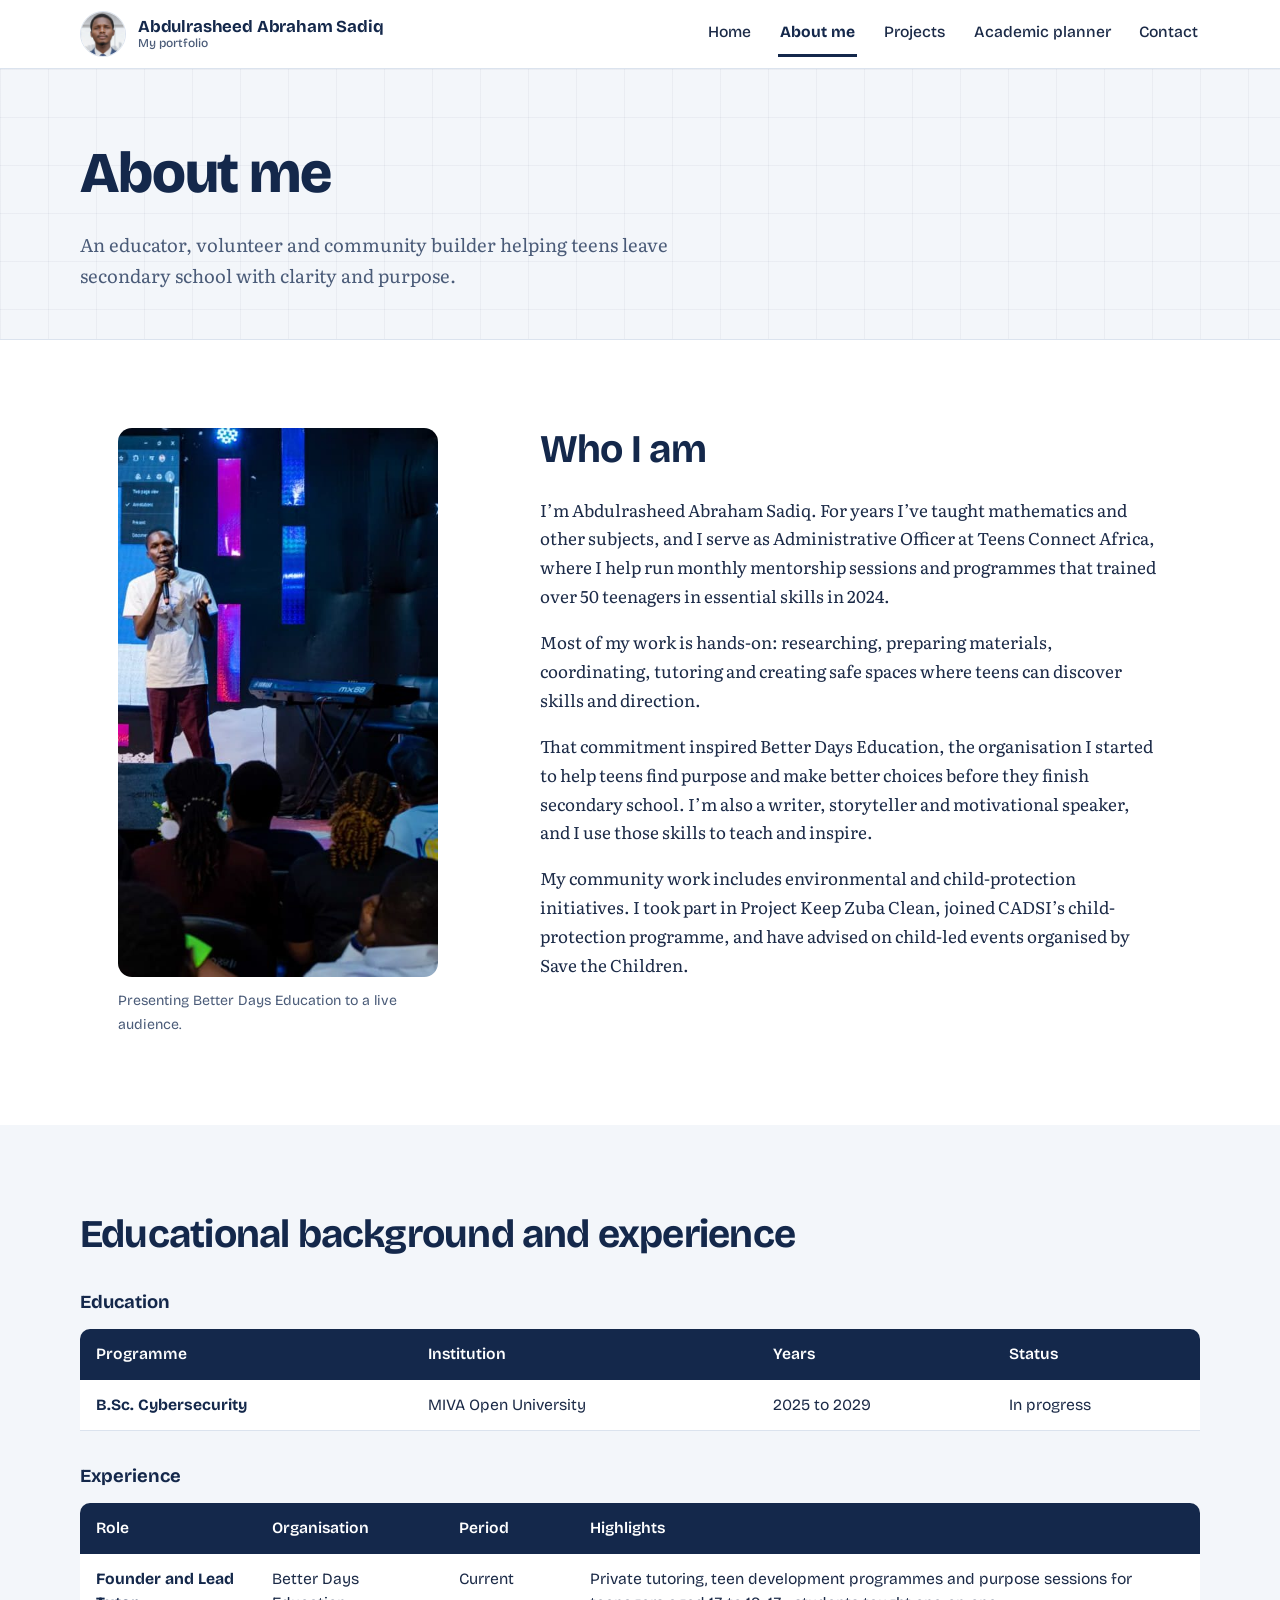
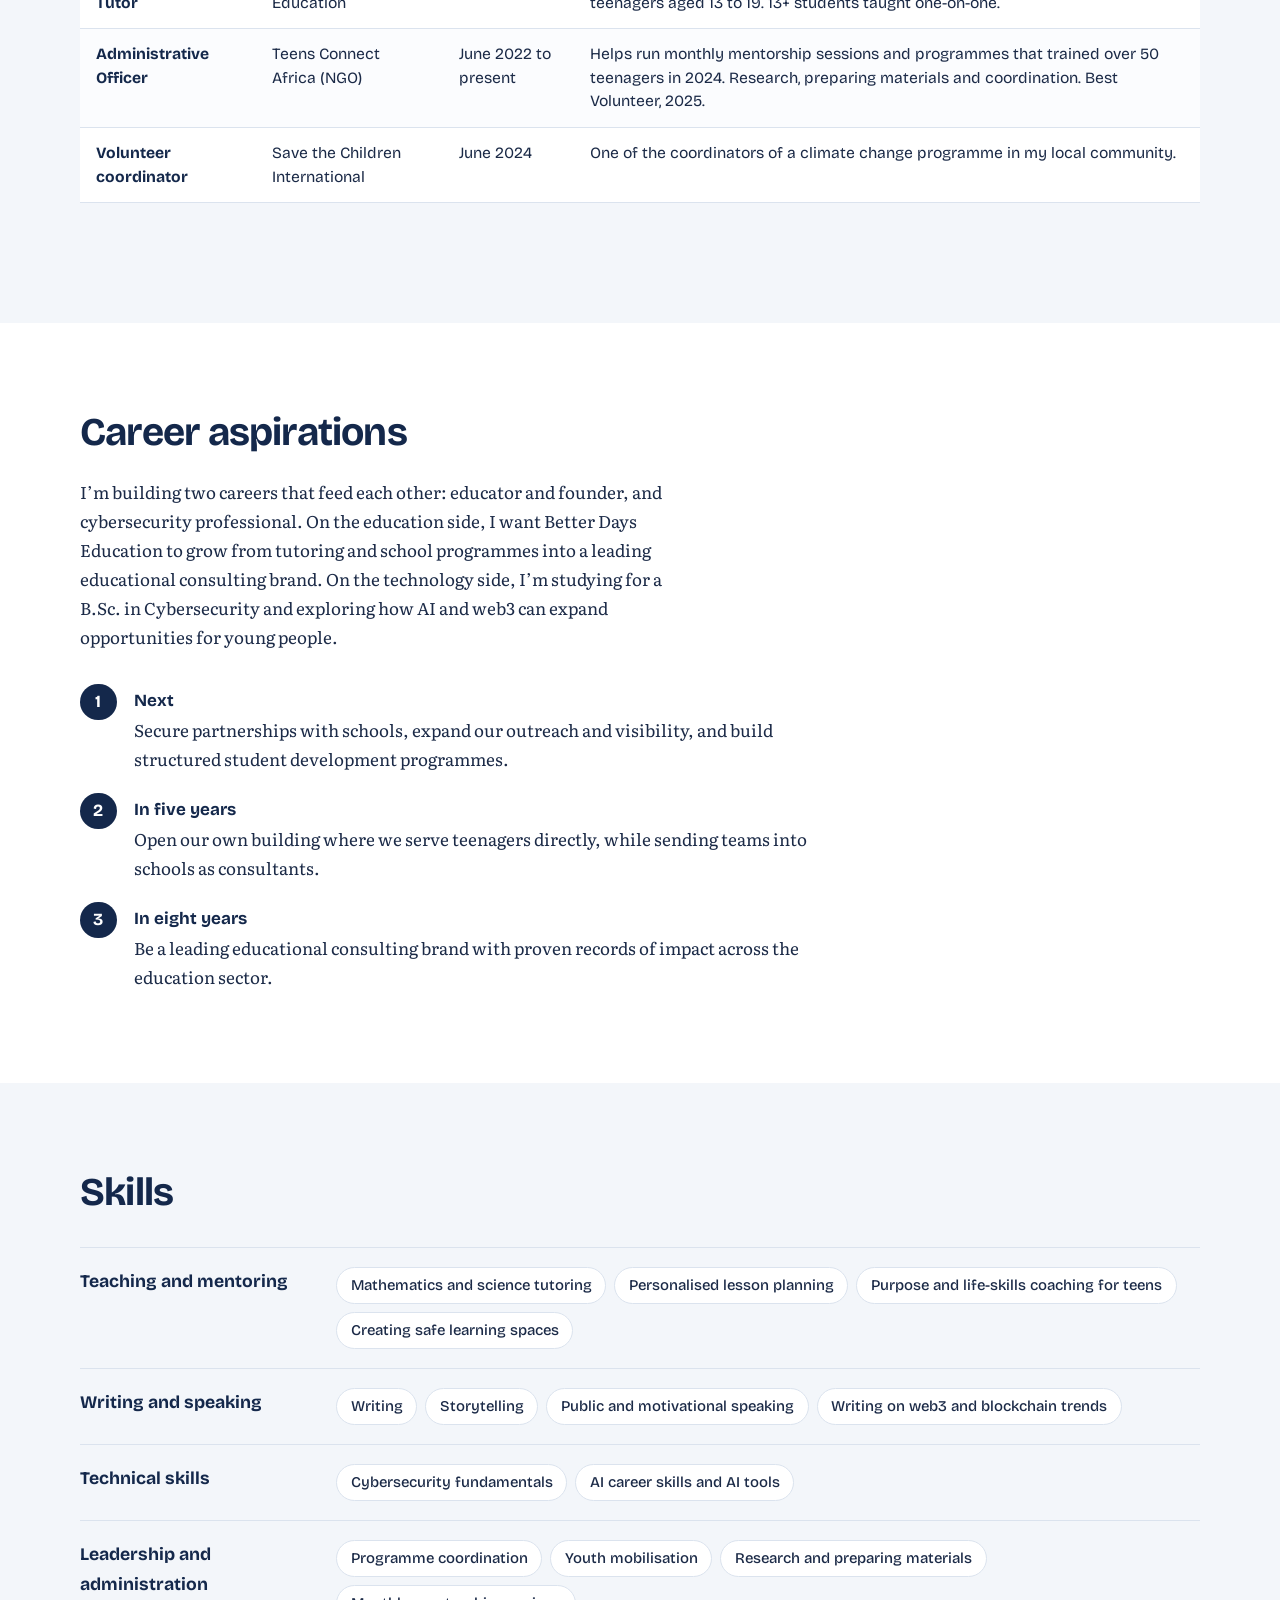
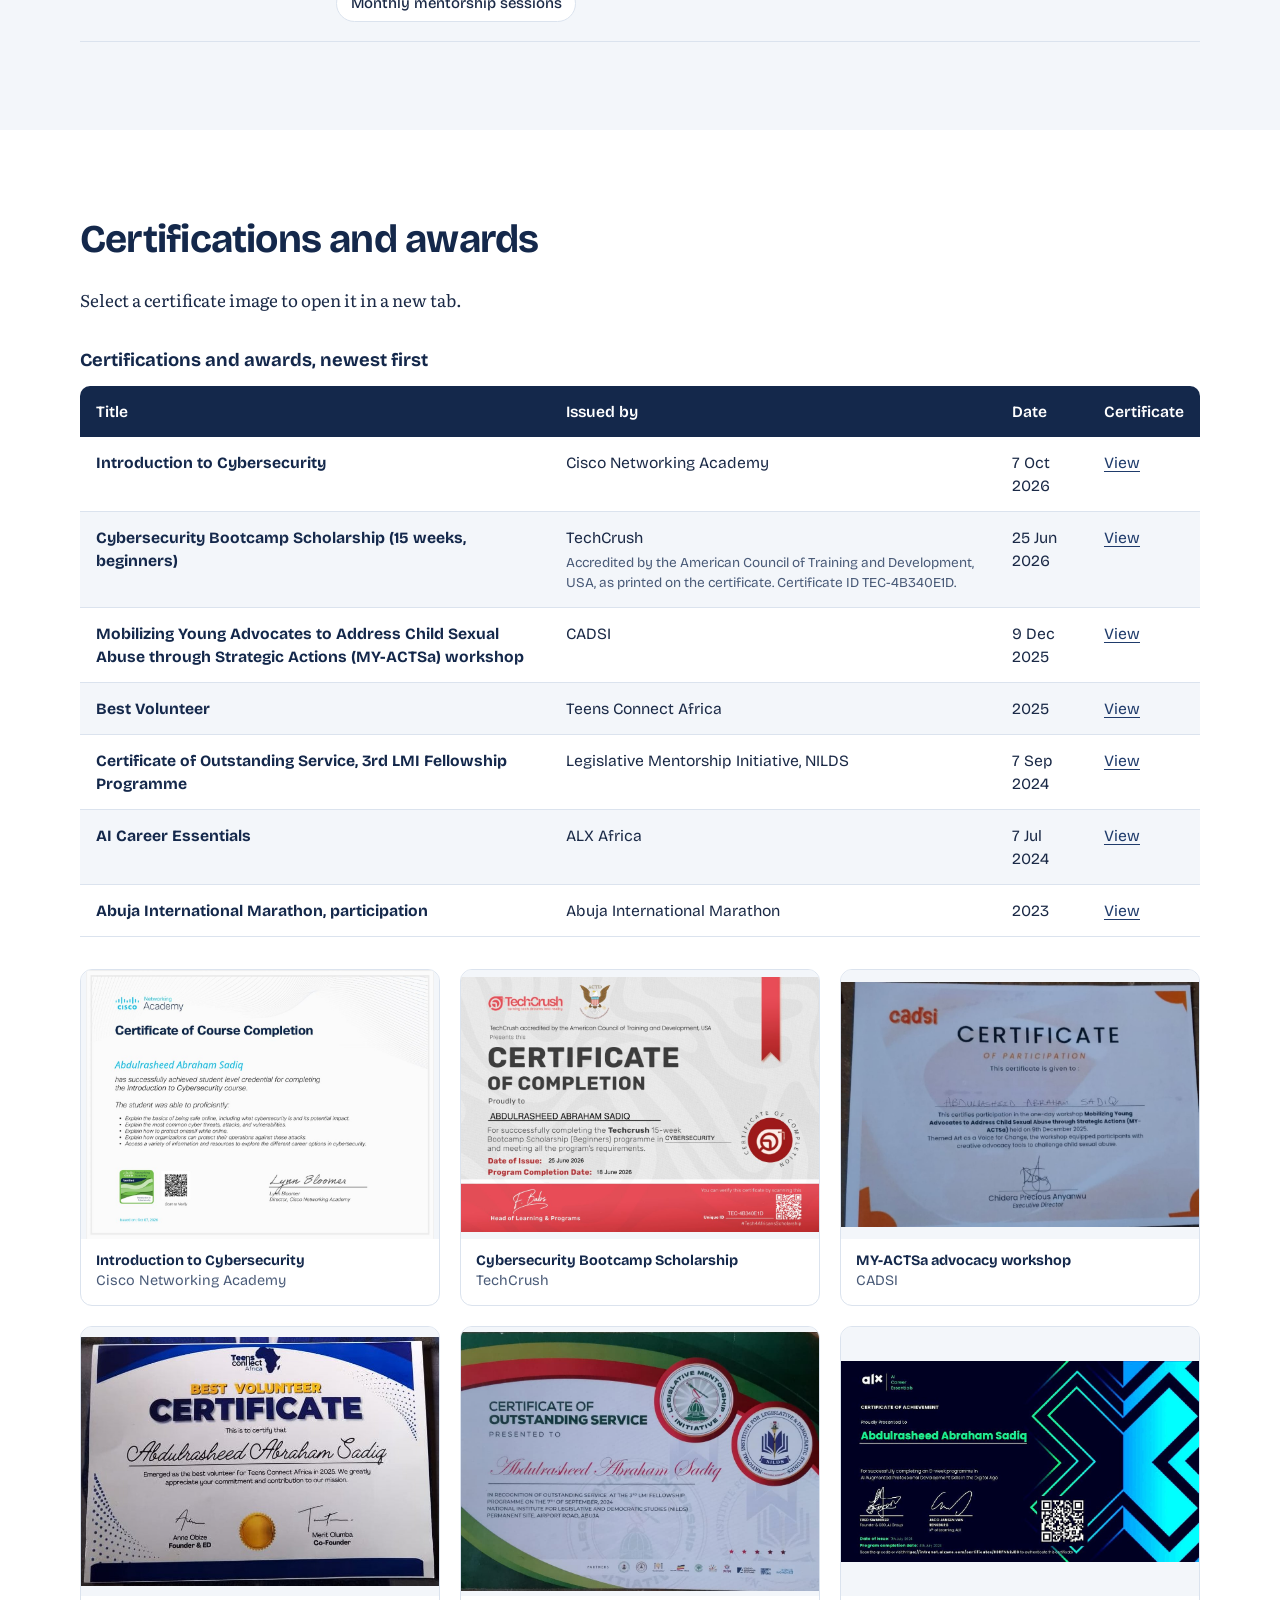
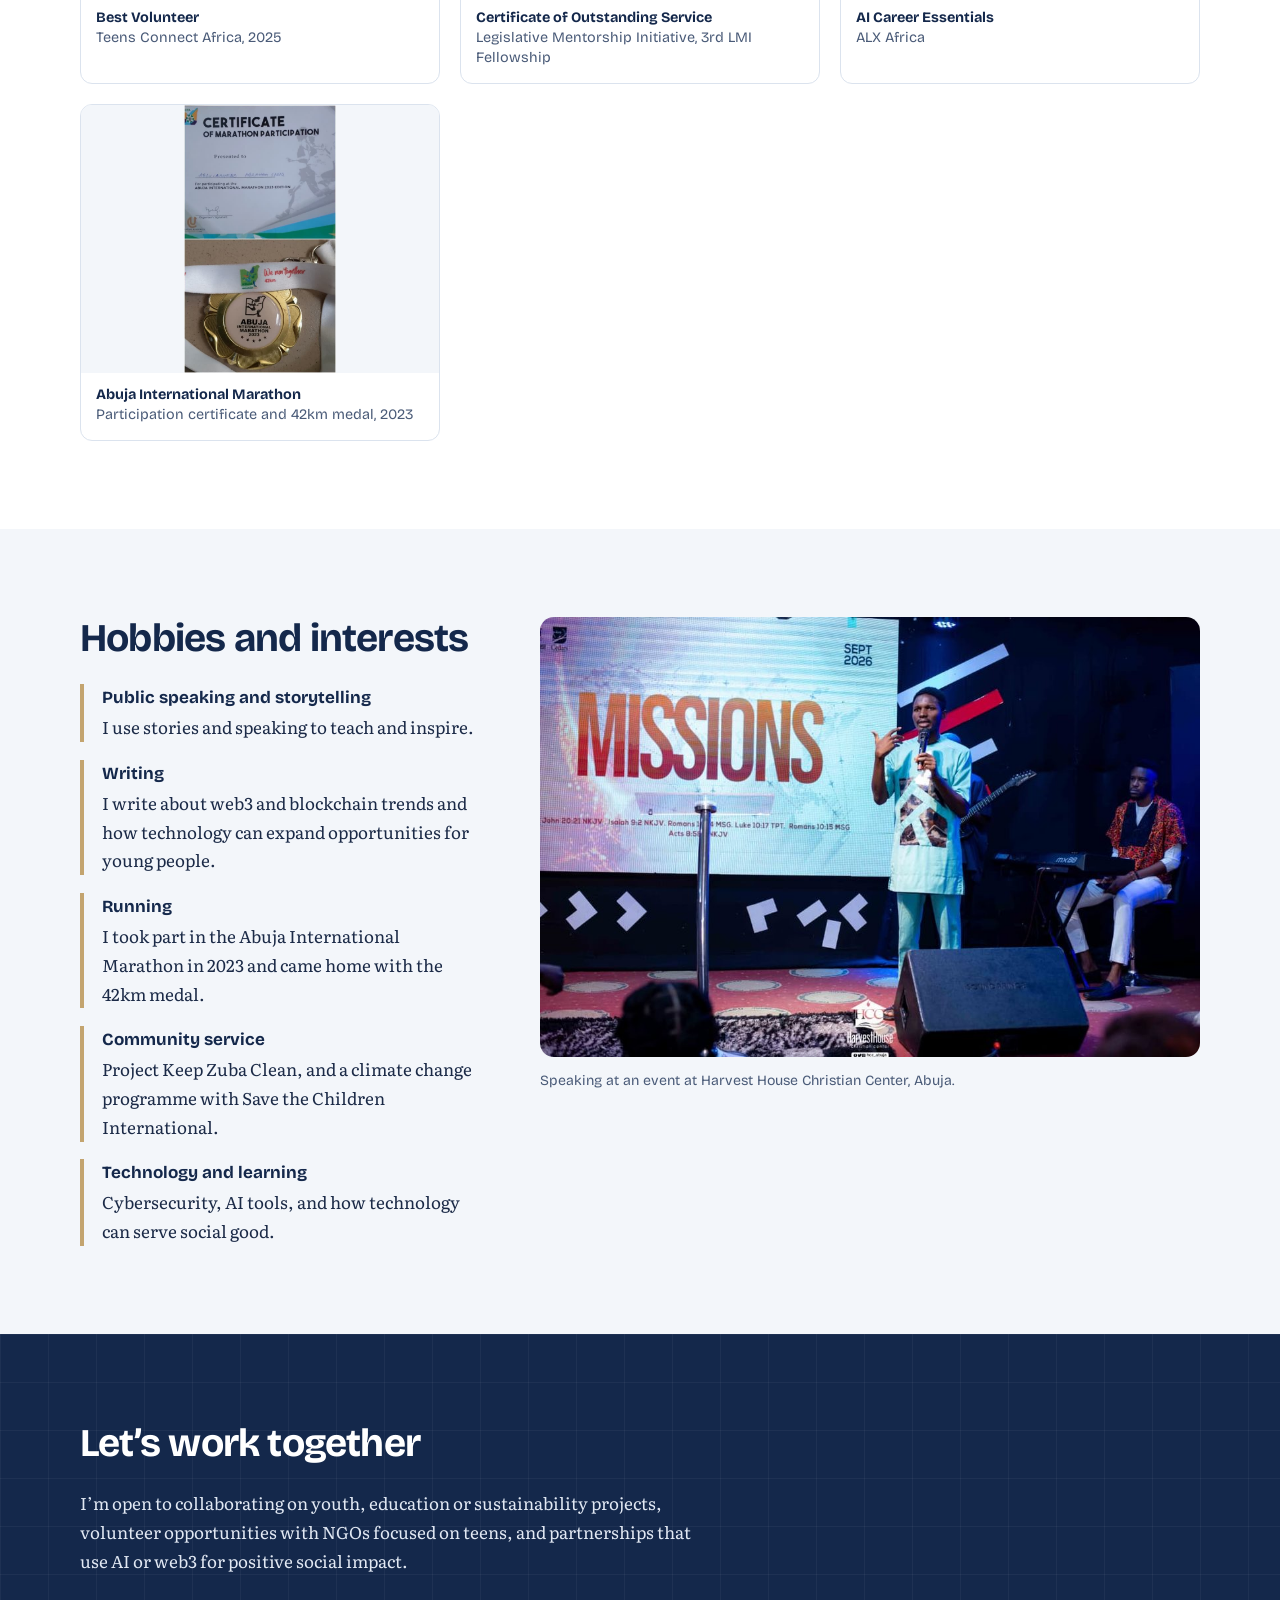
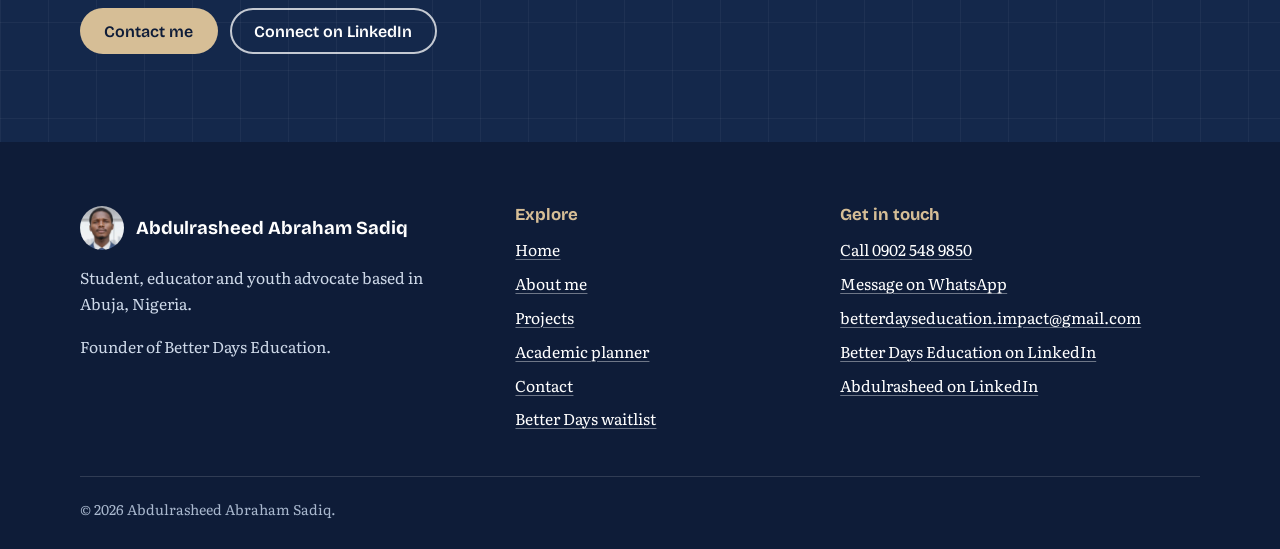
==== about.html @ d87b63cf "Initial commit - my awesome website" ====
<!doctype html>
<html lang="en">
<head>
  <meta charset="utf-8">
  <meta name="viewport" content="width=device-width, initial-scale=1">
  <title>About Abdulrasheed Abraham Sadiq | Student Portfolio</title>
  <meta name="description" content="Education, experience, skills, certifications and interests of Abdulrasheed Abraham Sadiq, educator, youth advocate and founder of Better Days Education.">
  <meta name="theme-color" content="#14284b">
  <meta property="og:title" content="About Abdulrasheed Abraham Sadiq | Student Portfolio">
  <meta property="og:description" content="Education, experience, skills, certifications and interests of Abdulrasheed Abraham Sadiq, educator, youth advocate and founder of Better Days Education.">
  <meta property="og:type" content="website">
  <link rel="icon" type="image/png" sizes="64x64" href="images/favicon-64.png">
  <link rel="apple-touch-icon" href="images/favicon.png">
  <link rel="preconnect" href="https://fonts.googleapis.com">
  <link rel="preconnect" href="https://fonts.gstatic.com" crossorigin>
  <link href="https://fonts.googleapis.com/css2?family=Bricolage+Grotesque:opsz,wght@12..96,400..800&amp;family=Literata:opsz,wght@7..72,400..700&amp;display=swap" rel="stylesheet">
  <link rel="stylesheet" href="css/style.css">
  <script>document.documentElement.classList.add('js');</script>
</head>
<body>
  <a class="skip-link" href="#main">Skip to content</a>

  <header class="site-header">
    <div class="container header-inner">
      <a class="brand" href="index.html" aria-label="Abdulrasheed Abraham Sadiq, home">
        <img src="images/avatar.jpg" alt="" width="46" height="46">
        <span class="brand-text">
          <span class="brand-name">Abdulrasheed Abraham Sadiq</span>
          <span class="brand-tag">My portfolio</span>
        </span>
      </a>
      <button class="menu-toggle" type="button" aria-expanded="false" aria-controls="site-nav" aria-label="Open menu"><span></span></button>
      <nav class="site-nav" id="site-nav" aria-label="Main">
        <ul>
          <li><a href="index.html">Home</a></li>
          <li><a href="about.html" aria-current="page">About me</a></li>
          <li><a href="projects.html">Projects</a></li>
          <li><a href="planner.html">Academic planner</a></li>
          <li><a href="contact.html">Contact</a></li>
        </ul>
      </nav>
    </div>
  </header>

  <main id="main">

    <section class="page-hero">
      <div class="container">
        <h1>About me</h1>
        <p>An educator, volunteer and community builder helping teens leave secondary school with clarity and purpose.</p>
      </div>
    </section>

    <section class="section" aria-labelledby="who-title">
      <div class="container split split--top">
        <figure class="photo" style="max-width: 20rem; justify-self: center;">
          <img src="images/speaking-better-days.jpg" width="480" height="824"
               alt="Abdulrasheed speaking into a microphone on stage in front of an audience, with a Better Days Education slide on the screen behind him.">
          <figcaption>Presenting Better Days Education to a live audience.</figcaption>
        </figure>
        <div>
          <h2 id="who-title">Who I am</h2>
          <p>I’m Abdulrasheed Abraham Sadiq. For years I’ve taught mathematics and other subjects, and I serve as Administrative Officer at Teens Connect Africa, where I help run monthly mentorship sessions and programmes that trained over 50 teenagers in essential skills in 2024.</p>
          <p>Most of my work is hands-on: researching, preparing materials, coordinating, tutoring and creating safe spaces where teens can discover skills and direction.</p>
          <p>That commitment inspired Better Days Education, the organisation I started to help teens find purpose and make better choices before they finish secondary school. I’m also a writer, storyteller and motivational speaker, and I use those skills to teach and inspire.</p>
          <p>My community work includes environmental and child-protection initiatives. I took part in Project Keep Zuba Clean, joined CADSI’s child-protection programme, and have advised on child-led events organised by Save the Children.</p>
        </div>
      </div>
    </section>

    <section class="section section--paper" id="education" aria-labelledby="edu-title">
      <div class="container">
        <div class="section-head">
          <h2 id="edu-title">Educational background and experience</h2>
        </div>
        <div class="table-wrap">
          <table class="table--stack">
            <caption>Education</caption>
            <thead>
              <tr><th scope="col">Programme</th><th scope="col">Institution</th><th scope="col">Years</th><th scope="col">Status</th></tr>
            </thead>
            <tbody>
              <tr>
                <th scope="row">B.Sc. Cybersecurity</th>
                <td data-label="Institution">MIVA Open University</td>
                <td data-label="Years">2025 to 2029</td>
                <td data-label="Status">In progress</td>
              </tr>
            </tbody>
          </table>
        </div>
        <div class="table-wrap" id="experience">
          <table class="table--stack">
            <caption>Experience</caption>
            <thead>
              <tr><th scope="col">Role</th><th scope="col">Organisation</th><th scope="col">Period</th><th scope="col">Highlights</th></tr>
            </thead>
            <tbody>
              <tr>
                <th scope="row">Founder and Lead Tutor</th>
                <td data-label="Organisation">Better Days Education</td>
                <td data-label="Period">Current</td>
                <td data-label="Highlights">Private tutoring, teen development programmes and purpose sessions for teenagers aged 13 to 19. 13+ students taught one-on-one.</td>
              </tr>
              <tr>
                <th scope="row">Administrative Officer</th>
                <td data-label="Organisation">Teens Connect Africa (NGO)</td>
                <td data-label="Period">June 2022 to present</td>
                <td data-label="Highlights">Helps run monthly mentorship sessions and programmes that trained over 50 teenagers in 2024. Research, preparing materials and coordination. Best Volunteer, 2025.</td>
              </tr>
              <tr>
                <th scope="row">Volunteer coordinator</th>
                <td data-label="Organisation">Save the Children International</td>
                <td data-label="Period">June 2024</td>
                <td data-label="Highlights">One of the coordinators of a climate change programme in my local community.</td>
              </tr>
            </tbody>
          </table>
        </div>
      </div>
    </section>

    <section class="section" id="aspirations" aria-labelledby="goals-title">
      <div class="container">
        <div class="section-head">
          <h2 id="goals-title">Career aspirations</h2>
          <p>I’m building two careers that feed each other: educator and founder, and cybersecurity professional. On the education side, I want Better Days Education to grow from tutoring and school programmes into a leading educational consulting brand. On the technology side, I’m studying for a B.Sc. in Cybersecurity and exploring how AI and web3 can expand opportunities for young people.</p>
        </div>
        <ol class="plan">
          <li><strong>Next</strong>Secure partnerships with schools, expand our outreach and visibility, and build structured student development programmes.</li>
          <li><strong>In five years</strong>Open our own building where we serve teenagers directly, while sending teams into schools as consultants.</li>
          <li><strong>In eight years</strong>Be a leading educational consulting brand with proven records of impact across the education sector.</li>
        </ol>
      </div>
    </section>

    <section class="section section--paper" id="skills" aria-labelledby="skills-title">
      <div class="container">
        <div class="section-head">
          <h2 id="skills-title">Skills</h2>
        </div>
        <dl class="skills">
          <div>
            <dt>Teaching and mentoring</dt>
            <dd><ul class="chips">
              <li>Mathematics and science tutoring</li>
              <li>Personalised lesson planning</li>
              <li>Purpose and life-skills coaching for teens</li>
              <li>Creating safe learning spaces</li>
            </ul></dd>
          </div>
          <div>
            <dt>Writing and speaking</dt>
            <dd><ul class="chips">
              <li>Writing</li>
              <li>Storytelling</li>
              <li>Public and motivational speaking</li>
              <li>Writing on web3 and blockchain trends</li>
            </ul></dd>
          </div>
          <div>
            <dt>Technical skills</dt>
            <dd><ul class="chips">
              <li>Cybersecurity fundamentals</li>
              <li>AI career skills and AI tools</li>
            </ul></dd>
          </div>
          <div>
            <dt>Leadership and administration</dt>
            <dd><ul class="chips">
              <li>Programme coordination</li>
              <li>Youth mobilisation</li>
              <li>Research and preparing materials</li>
              <li>Monthly mentorship sessions</li>
            </ul></dd>
          </div>
        </dl>
      </div>
    </section>

    <section class="section" id="certificates" aria-labelledby="certs-title">
      <div class="container">
        <div class="section-head">
          <h2 id="certs-title">Certifications and awards</h2>
          <p>Select a certificate image to open it in a new tab.</p>
        </div>
        <div class="table-wrap">
          <table class="table--stack">
            <caption>Certifications and awards, newest first</caption>
            <thead>
              <tr><th scope="col">Title</th><th scope="col">Issued by</th><th scope="col">Date</th><th scope="col">Certificate</th></tr>
            </thead>
            <tbody>
              <tr>
                <th scope="row">Introduction to Cybersecurity</th>
                <td data-label="Issued by">Cisco Networking Academy</td>
                <td data-label="Date">7 Oct 2026</td>
                <td data-label="Certificate"><a href="images/cert-cisco-intro-cybersecurity.jpg" target="_blank" rel="noopener noreferrer">View</a></td>
              </tr>
              <tr>
                <th scope="row">Cybersecurity Bootcamp Scholarship (15 weeks, beginners)</th>
                <td data-label="Issued by">TechCrush<small>Accredited by the American Council of Training and Development, USA, as printed on the certificate. Certificate ID TEC-4B340E1D.</small></td>
                <td data-label="Date">25 Jun 2026</td>
                <td data-label="Certificate"><a href="images/cert-techcrush-cybersecurity.jpg" target="_blank" rel="noopener noreferrer">View</a></td>
              </tr>
              <tr>
                <th scope="row">Mobilizing Young Advocates to Address Child Sexual Abuse through Strategic Actions (MY-ACTSa) workshop</th>
                <td data-label="Issued by">CADSI</td>
                <td data-label="Date">9 Dec 2025</td>
                <td data-label="Certificate"><a href="images/cert-cadsi-workshop.jpg" target="_blank" rel="noopener noreferrer">View</a></td>
              </tr>
              <tr>
                <th scope="row">Best Volunteer</th>
                <td data-label="Issued by">Teens Connect Africa</td>
                <td data-label="Date">2025</td>
                <td data-label="Certificate"><a href="images/cert-best-volunteer.jpg" target="_blank" rel="noopener noreferrer">View</a></td>
              </tr>
              <tr>
                <th scope="row">Certificate of Outstanding Service, 3rd LMI Fellowship Programme</th>
                <td data-label="Issued by">Legislative Mentorship Initiative, NILDS</td>
                <td data-label="Date">7 Sep 2024</td>
                <td data-label="Certificate"><a href="images/cert-legislative-mentorship.jpg" target="_blank" rel="noopener noreferrer">View</a></td>
              </tr>
              <tr>
                <th scope="row">AI Career Essentials</th>
                <td data-label="Issued by">ALX Africa</td>
                <td data-label="Date">7 Jul 2024</td>
                <td data-label="Certificate"><a href="images/cert-alx-ai-career-essentials.jpg" target="_blank" rel="noopener noreferrer">View</a></td>
              </tr>
              <tr>
                <th scope="row">Abuja International Marathon, participation</th>
                <td data-label="Issued by">Abuja International Marathon</td>
                <td data-label="Date">2023</td>
                <td data-label="Certificate"><a href="images/cert-abuja-marathon-2023.jpg" target="_blank" rel="noopener noreferrer">View</a></td>
              </tr>
            </tbody>
          </table>
        </div>
        <ul class="cert-grid">
          <li>
            <figure>
              <a href="images/cert-cisco-intro-cybersecurity.jpg" target="_blank" rel="noopener noreferrer" aria-label="Open the Introduction to Cybersecurity certificate in a new tab"><img src="images/cert-cisco-intro-cybersecurity.jpg" width="1100" height="850" loading="lazy" alt="Cisco Networking Academy certificate of course completion for Introduction to Cybersecurity, issued 7 October 2026."></a>
              <figcaption><strong>Introduction to Cybersecurity</strong>Cisco Networking Academy</figcaption>
            </figure>
          </li>
          <li>
            <figure>
              <a href="images/cert-techcrush-cybersecurity.jpg" target="_blank" rel="noopener noreferrer" aria-label="Open the Cybersecurity Bootcamp Scholarship certificate in a new tab"><img src="images/cert-techcrush-cybersecurity.jpg" width="1074" height="766" loading="lazy" alt="TechCrush certificate of completion for the 15-week Cybersecurity Bootcamp Scholarship, issued 25 June 2026."></a>
              <figcaption><strong>Cybersecurity Bootcamp Scholarship</strong>TechCrush</figcaption>
            </figure>
          </li>
          <li>
            <figure>
              <a href="images/cert-cadsi-workshop.jpg" target="_blank" rel="noopener noreferrer" aria-label="Open the MY-ACTSa advocacy workshop certificate in a new tab"><img src="images/cert-cadsi-workshop.jpg" width="1100" height="755" loading="lazy" alt="CADSI certificate of participation for the one-day MY-ACTSa child-protection advocacy workshop held on 9 December 2025."></a>
              <figcaption><strong>MY-ACTSa advocacy workshop</strong>CADSI</figcaption>
            </figure>
          </li>
          <li>
            <figure>
              <a href="images/cert-best-volunteer.jpg" target="_blank" rel="noopener noreferrer" aria-label="Open the Best Volunteer certificate in a new tab"><img src="images/cert-best-volunteer.jpg" width="685" height="475" loading="lazy" alt="Teens Connect Africa Best Volunteer certificate awarded to Abdulrasheed Abraham Sadiq for 2025."></a>
              <figcaption><strong>Best Volunteer</strong>Teens Connect Africa, 2025</figcaption>
            </figure>
          </li>
          <li>
            <figure>
              <a href="images/cert-legislative-mentorship.jpg" target="_blank" rel="noopener noreferrer" aria-label="Open the Certificate of Outstanding Service certificate in a new tab"><img src="images/cert-legislative-mentorship.jpg" width="1080" height="782" loading="lazy" alt="Certificate of Outstanding Service from the Legislative Mentorship Initiative and NILDS for the 3rd LMI Fellowship Programme, 7 September 2024."></a>
              <figcaption><strong>Certificate of Outstanding Service</strong>Legislative Mentorship Initiative, 3rd LMI Fellowship</figcaption>
            </figure>
          </li>
          <li>
            <figure>
              <a href="images/cert-alx-ai-career-essentials.jpg" target="_blank" rel="noopener noreferrer" aria-label="Open the AI Career Essentials certificate in a new tab"><img src="images/cert-alx-ai-career-essentials.jpg" width="1100" height="619" loading="lazy" alt="ALX AI Career Essentials certificate of achievement issued 7 July 2024."></a>
              <figcaption><strong>AI Career Essentials</strong>ALX Africa</figcaption>
            </figure>
          </li>
          <li>
            <figure>
              <a href="images/cert-abuja-marathon-2023.jpg" target="_blank" rel="noopener noreferrer" aria-label="Open the Abuja International Marathon certificate in a new tab"><img src="images/cert-abuja-marathon-2023.jpg" width="540" height="960" loading="lazy" alt="Abuja International Marathon 2023 participation certificate above a 42km finisher medal on a white ribbon."></a>
              <figcaption><strong>Abuja International Marathon</strong>Participation certificate and 42km medal, 2023</figcaption>
            </figure>
          </li>
        </ul>
      </div>
    </section>

    <section class="section section--paper" id="interests" aria-labelledby="interests-title">
      <div class="container split split--top">
        <div>
          <h2 id="interests-title">Hobbies and interests</h2>
          <ul class="interest-list">
            <li><strong>Public speaking and storytelling</strong>I use stories and speaking to teach and inspire.</li>
            <li><strong>Writing</strong>I write about web3 and blockchain trends and how technology can expand opportunities for young people.</li>
            <li><strong>Running</strong>I took part in the Abuja International Marathon in 2023 and came home with the 42km medal.</li>
            <li><strong>Community service</strong>Project Keep Zuba Clean, and a climate change programme with Save the Children International.</li>
            <li><strong>Technology and learning</strong>Cybersecurity, AI tools, and how technology can serve social good.</li>
          </ul>
        </div>
        <figure class="photo">
          <img src="images/speaking-stage.jpg" width="1000" height="667" loading="lazy"
               alt="Abdulrasheed holding a microphone and speaking on a stage at Harvest House Christian Center, with a keyboard player seated behind him.">
          <figcaption>Speaking at an event at Harvest House Christian Center, Abuja.</figcaption>
        </figure>
      </div>
    </section>

    <section class="section section--navy" aria-labelledby="collab-title">
      <div class="container">
        <div class="section-head">
          <h2 id="collab-title">Let’s work together</h2>
          <p>I’m open to collaborating on youth, education or sustainability projects, volunteer opportunities with NGOs focused on teens, and partnerships that use AI or web3 for positive social impact.</p>
        </div>
        <div class="btn-row">
          <a class="btn btn--tan" href="contact.html">Contact me</a>
          <a class="btn btn--ghost-light" href="https://www.linkedin.com/in/abraham-a-sadiq-4021592b7" target="_blank" rel="noopener noreferrer">Connect on LinkedIn</a>
        </div>
      </div>
    </section>

  </main>

  <footer class="site-footer">
    <div class="container">
      <div class="footer-grid">
        <div>
          <p class="footer-brand"><img src="images/avatar.jpg" alt="" width="44" height="44" loading="lazy"><span>Abdulrasheed Abraham Sadiq</span></p>
          <p>Student, educator and youth advocate based in Abuja, Nigeria.</p>
          <p>Founder of Better Days Education.</p>
        </div>
        <div>
          <h2>Explore</h2>
          <ul>
          <li><a href="index.html">Home</a></li>
          <li><a href="about.html">About me</a></li>
          <li><a href="projects.html">Projects</a></li>
          <li><a href="planner.html">Academic planner</a></li>
          <li><a href="contact.html">Contact</a></li>
          <li><a href="https://forms.gle/La4rFSnzmkoXGGqj7" target="_blank" rel="noopener noreferrer">Better Days waitlist</a></li>
          </ul>
        </div>
        <div>
          <h2>Get in touch</h2>
          <ul>
            <li><a href="tel:+2349025489850">Call 0902 548 9850</a></li>
            <li><a href="https://wa.me/2349025489850?text=Hello%20Better%20Days%20Education%2C%20I%27d%20like%20to%20make%20an%20enquiry." target="_blank" rel="noopener noreferrer">Message on WhatsApp</a></li>
            <li><a href="mailto:betterdayseducation.impact@gmail.com">betterdayseducation.impact@gmail.com</a></li>
            <li><a href="https://www.linkedin.com/company/better-days-education/" target="_blank" rel="noopener noreferrer">Better Days Education on LinkedIn</a></li>
            <li><a href="https://www.linkedin.com/in/abraham-a-sadiq-4021592b7" target="_blank" rel="noopener noreferrer">Abdulrasheed on LinkedIn</a></li>
          </ul>
        </div>
      </div>
      <div class="footer-bottom">
        <p>&copy; <span id="year">2026</span> Abdulrasheed Abraham Sadiq.</p>
      </div>
    </div>
  </footer>

  <script src="js/main.js"></script>
</body>
</html>
---- css/style.css ----
/* ==========================================================================
   Better Days Education - shared stylesheet (used by every page)
   Colours come from the Better Days logo: navy lettering, slate-blue school
   building and tan wings. Headings use Bricolage Grotesque, reading text uses
   Literata. If Google Fonts cannot load, the fallbacks below take over.
   ========================================================================== */

/* 1. Design tokens ------------------------------------------------------- */
:root {
  --navy-900: #0e1c38;
  --navy-800: #14284b;
  --navy-700: #1f3b6b;
  --slate-500: #6f86a8;
  --slate-300: #b9c6da;
  --slate-200: #dbe3ee;
  --paper: #f3f6fa;
  --white: #ffffff;
  --tan-400: #d6be96;
  --tan-500: #c3a46f;
  --tan-700: #8a6a35;
  --ink: #1b2a47;
  --muted: #4a5b78;
  --success: #1d7a52;
  --danger: #b3261e;
  --focus: #2b63d9;

  --font-display: "Bricolage Grotesque", "Poppins", system-ui, -apple-system, "Segoe UI", sans-serif;
  --font-body: "Literata", "Lora", Georgia, "Times New Roman", serif;

  --gutter: clamp(1rem, 4vw, 2rem);
  --maxw: 70rem;
  --radius: 14px;
  --header-h: 4.25rem;
}

/* 2. Base ---------------------------------------------------------------- */
*,
*::before,
*::after { box-sizing: border-box; }

html {
  scroll-behavior: smooth;
  -webkit-text-size-adjust: 100%;
  scroll-padding-top: calc(var(--header-h) + 1rem);
}

body {
  margin: 0;
  font-family: var(--font-body);
  font-size: 1.0625rem;
  line-height: 1.7;
  color: var(--ink);
  background: var(--white);
}

img,
video { display: block; max-width: 100%; height: auto; }

h1, h2, h3 {
  font-family: var(--font-display);
  color: var(--navy-800);
  line-height: 1.12;
  letter-spacing: -0.02em;
  margin: 0 0 0.6em;
  text-wrap: balance;
}
h1 { font-size: clamp(2.2rem, 4.6vw + 0.8rem, 3.6rem); font-weight: 800; }
h2 { font-size: clamp(1.65rem, 2.2vw + 1rem, 2.45rem); font-weight: 700; }
h3 { font-size: 1.25rem; font-weight: 700; letter-spacing: -0.01em; }

p { margin: 0 0 1em; max-width: 62ch; }
ul, ol { margin: 0 0 1em; padding-left: 1.25rem; }
li + li { margin-top: 0.35em; }

a {
  color: var(--navy-700);
  text-decoration-thickness: 0.08em;
  text-underline-offset: 0.18em;
  transition: color 0.2s ease;
}
a:hover { color: var(--tan-700); }

:focus-visible {
  outline: 3px solid var(--focus);
  outline-offset: 3px;
  border-radius: 4px;
}

.hero :focus-visible,
.section--navy :focus-visible,
.site-footer :focus-visible { outline-color: var(--tan-400); }

.visually-hidden {
  position: absolute !important;
  width: 1px; height: 1px;
  margin: -1px; padding: 0;
  overflow: hidden;
  clip: rect(0 0 0 0);
  white-space: nowrap;
  border: 0;
}

.container { width: min(var(--maxw), 100% - 2 * var(--gutter)); margin-inline: auto; }

.skip-link {
  position: absolute;
  left: 1rem; top: -4rem;
  z-index: 100;
  padding: 0.7rem 1rem;
  background: var(--navy-800);
  color: #fff;
  font-family: var(--font-display);
  border-radius: 8px;
  transition: top 0.2s ease;
}
.skip-link:focus { top: 1rem; }

/* 3. Buttons ------------------------------------------------------------- */
.btn {
  display: inline-flex;
  align-items: center;
  justify-content: center;
  gap: 0.5rem;
  min-height: 2.9rem;
  padding: 0.7rem 1.4rem;
  border: 2px solid transparent;
  border-radius: 999px;
  font-family: var(--font-display);
  font-size: 1rem;
  font-weight: 600;
  line-height: 1.2;
  text-decoration: none;
  cursor: pointer;
  transition: background-color 0.2s ease, color 0.2s ease, border-color 0.2s ease, transform 0.2s ease;
}
.btn:hover { transform: translateY(-2px); }
.btn:active { transform: translateY(0); }

.btn--primary { background: var(--navy-800); color: #fff; }
.btn--primary:hover { background: var(--navy-700); color: #fff; }

.btn--tan { background: var(--tan-400); color: var(--navy-900); }
.btn--tan:hover { background: var(--tan-500); color: var(--navy-900); }

.btn--ghost { border-color: var(--navy-800); color: var(--navy-800); background: transparent; }
.btn--ghost:hover { background: var(--navy-800); color: #fff; }

.btn--ghost-light { border-color: rgba(255, 255, 255, 0.75); color: #fff; background: transparent; }
.btn--ghost-light:hover { background: #fff; color: var(--navy-800); }

.btn--small { min-height: 2.75rem; padding: 0.45rem 1rem; font-size: 0.92rem; }
.btn[disabled] { opacity: 0.5; cursor: not-allowed; transform: none; }

.btn-row { display: flex; flex-wrap: wrap; gap: 0.75rem; margin-top: 1.5rem; }

/* 4. Header and navigation ----------------------------------------------- */
.site-header {
  position: sticky;
  top: 0;
  z-index: 50;
  background: rgba(255, 255, 255, 0.97);
  border-bottom: 1px solid var(--slate-200);
  transition: box-shadow 0.25s ease;
}
.site-header.is-scrolled { box-shadow: 0 8px 24px rgba(20, 40, 75, 0.09); }

.header-inner {
  display: flex;
  align-items: center;
  justify-content: space-between;
  gap: 1rem;
  min-height: var(--header-h);
}

.brand {
  display: flex;
  align-items: center;
  gap: 0.75rem;
  color: var(--navy-800);
  text-decoration: none;
}
.brand:hover { color: var(--navy-800); }
.brand img {
  width: 46px; height: 46px;
  border-radius: 50%;
  border: 1px solid var(--slate-200);
  background: #fff;
}
.brand-text { display: flex; flex-direction: column; line-height: 1.15; font-family: var(--font-display); }
.brand-name { font-size: 1.05rem; font-weight: 700; letter-spacing: -0.01em; }
.brand-tag { font-size: 0.75rem; font-weight: 500; color: var(--muted); }

.menu-toggle {
  display: none;
  width: 2.9rem; height: 2.9rem;
  padding: 0;
  border: 1.5px solid var(--slate-300);
  border-radius: 12px;
  background: #fff;
  cursor: pointer;
  position: relative;
}
.menu-toggle span,
.menu-toggle span::before,
.menu-toggle span::after {
  position: absolute;
  left: 50%;
  width: 1.3rem; height: 2px;
  margin-left: -0.65rem;
  background: var(--navy-800);
  border-radius: 2px;
  transition: transform 0.25s ease, opacity 0.2s ease, top 0.25s ease;
}
.menu-toggle span { top: 50%; margin-top: -1px; }
.menu-toggle span::before,
.menu-toggle span::after { content: ""; left: 0; margin-left: 0; }
.menu-toggle span::before { top: -7px; }
.menu-toggle span::after { top: 7px; }
.menu-toggle[aria-expanded="true"] span { background: transparent; }
.menu-toggle[aria-expanded="true"] span::before { top: 0; transform: rotate(45deg); }
.menu-toggle[aria-expanded="true"] span::after { top: 0; transform: rotate(-45deg); }

.site-nav ul {
  display: flex;
  align-items: center;
  gap: clamp(0.9rem, 2vw, 1.75rem);
  margin: 0; padding: 0;
  list-style: none;
}
.site-nav li + li { margin-top: 0; }
.site-nav a:not(.btn) {
  display: inline-block;
  padding: 0.5rem 0.1rem;
  font-family: var(--font-display);
  font-size: 0.98rem;
  font-weight: 500;
  color: var(--ink);
  text-decoration: none;
  border-bottom: 3px solid transparent;
  transition: border-color 0.2s ease, color 0.2s ease;
}
.site-nav a:not(.btn):hover { border-bottom-color: var(--tan-500); color: var(--navy-800); }
.site-nav a[aria-current="page"] { border-bottom-color: var(--navy-800); color: var(--navy-800); font-weight: 700; }

@media (max-width: 56rem) {
  .menu-toggle { display: inline-block; }
  .js .site-nav {
    position: absolute;
    top: 100%; left: 0; right: 0;
    padding: 0.5rem var(--gutter) 1.25rem;
    background: #fff;
    border-bottom: 1px solid var(--slate-200);
    box-shadow: 0 18px 30px rgba(20, 40, 75, 0.12);
    opacity: 0;
    visibility: hidden;
    transform: translateY(-8px);
    transition: opacity 0.25s ease, transform 0.25s ease, visibility 0s linear 0.25s;
  }
  .js .site-nav.is-open {
    opacity: 1;
    visibility: visible;
    transform: translateY(0);
    transition: opacity 0.25s ease, transform 0.25s ease, visibility 0s;
  }
  .site-nav ul { flex-direction: column; align-items: stretch; gap: 0; }
  .site-nav li { border-bottom: 1px solid var(--slate-200); }
  .site-nav li:last-child { border-bottom: 0; padding-top: 1rem; }
  .site-nav a:not(.btn) { display: block; padding: 0.95rem 0.25rem; border-bottom: 0; }
  .site-nav a[aria-current="page"] { box-shadow: inset 3px 0 0 var(--navy-800); padding-left: 0.9rem; }
  .site-nav .btn { width: 100%; }
}

@media (max-width: 24rem) { .brand-tag { display: none; } }

/* 5. Home hero ----------------------------------------------------------- */
.hero {
  position: relative;
  overflow: clip;
  color: #fff;
  background-color: var(--navy-800);
  /* faint graph paper, a nod to the maths and physics lessons */
  background-image:
    linear-gradient(rgba(255, 255, 255, 0.05) 1px, transparent 1px),
    linear-gradient(90deg, rgba(255, 255, 255, 0.05) 1px, transparent 1px);
  background-size: 48px 48px;
  padding-block: clamp(2.5rem, 7vw, 5.5rem);
}
.hero-grid { display: grid; gap: 3rem; align-items: center; }
@media (min-width: 56rem) {
  .hero-grid { grid-template-columns: minmax(0, 1.15fr) minmax(0, 0.85fr); gap: 3rem; }
}

.hero h1 {
  margin: 0 0 1.25rem;
  color: #fff;
  font-size: clamp(2.9rem, 9vw, 5.25rem);
  font-weight: 800;
  line-height: 0.98;
  letter-spacing: -0.035em;
}
.hero h1 span { display: inline; }
/* Each line sits a little further left than the one above, so the headline climbs. */
@media (min-width: 48rem) {
  .hero h1 span:nth-child(1) { margin-left: 0.9em; }
  .hero h1 span:nth-child(2) { margin-left: 0.45em; }
}

.hero .lead { color: var(--tan-400); font-family: var(--font-display); font-size: clamp(1.1rem, 1.2vw + 0.8rem, 1.5rem); font-weight: 500; line-height: 1.35; max-width: 32ch; }
.hero p { color: #e1e8f3; }
.hero .hero-note { margin-top: 1.5rem; margin-bottom: 0; font-family: var(--font-display); font-size: 0.95rem; color: var(--slate-300); }
.fine-print { margin-top: 1rem; font-family: var(--font-display); font-size: 0.95rem; color: var(--muted); }
.section--navy .fine-print { color: var(--slate-300); }

.hero-photo { margin: 0; width: min(100%, 25rem); justify-self: center; }
.hero-frame { position: relative; padding: 12px; }
.arch {
  position: relative;
  z-index: 1;
  aspect-ratio: 4 / 5;
  overflow: hidden;
  border-radius: 999px 999px 16px 16px;
  background: var(--navy-700);
}
.arch img { width: 100%; height: 100%; object-fit: cover; }
.hero-frame::before {
  content: "";
  position: absolute;
  top: 0px; left: 0px; right: 0; bottom: 0;
  border: 2px solid var(--tan-400);
  border-radius: 999px 999px 28px 28px;
}
.hero-photo figcaption { position: relative; z-index: 2; margin: 1.25rem 0 0; font-family: var(--font-display); font-size: 0.88rem; color: var(--slate-300); }

/* The one orchestrated moment: headline lines rise, the arch photo unveils. */
@media (prefers-reduced-motion: no-preference) {
  .hero h1 span { opacity: 0; transform: translateY(24px); animation: rise 0.8s cubic-bezier(0.2, 0.7, 0.2, 1) forwards; }
  .hero h1 span:nth-child(2) { animation-delay: 0.12s; }
  .hero h1 span:nth-child(3) { animation-delay: 0.24s; }
  .hero .arch { clip-path: inset(100% 0 0 0); animation: unveil 1.1s 0.3s cubic-bezier(0.2, 0.7, 0.2, 1) forwards; }
}
@keyframes rise { to { opacity: 1; transform: translateY(0); } }
@keyframes unveil { to { clip-path: inset(0 0 0 0); } }

/* 6. Sections and layout ------------------------------------------------- */
.section { padding-block: clamp(3rem, 7vw, 5.5rem); }
.section--paper { background: var(--paper); }
.section--navy {
  background-color: var(--navy-800);
  color: #e1e8f3;
  background-image:
    linear-gradient(rgba(255, 255, 255, 0.045) 1px, transparent 1px),
    linear-gradient(90deg, rgba(255, 255, 255, 0.045) 1px, transparent 1px);
  background-size: 48px 48px;
}
.section--navy h2, .section--navy h3 { color: #fff; }
.section--navy a:not(.btn) { color: var(--tan-400); }

.section-head { max-width: 46rem; margin-bottom: 2rem; }
.section-head p:last-child { margin-bottom: 0; }
.lead { font-size: 1.2rem; color: var(--muted); }

.split { display: grid; gap: 2rem 4rem; align-items: center; }
@media (min-width: 56rem) {
  .split { grid-template-columns: minmax(0, 0.75fr) minmax(0, 1.25fr); }
  .split--even { grid-template-columns: minmax(0, 1fr) minmax(0, 1fr); }
  .split--top { align-items: start; }
}
.portrait { margin: 0; width: min(100%, 21rem); justify-self: center; }
.portrait .arch { border: 4px solid #fff; box-shadow: 0 18px 40px rgba(20, 40, 75, 0.18); }
.portrait figcaption, .photo figcaption { margin-top: 0.75rem; font-family: var(--font-display); font-size: 0.88rem; color: var(--muted); }

.role { margin: -0.2em 0 1.2em; font-family: var(--font-display); font-weight: 600; color: var(--tan-700); }

.photo { margin: 0; }
.photo img { width: 100%; border-radius: var(--radius); }
.photo--arch { width: min(100%, 21rem); }
.photo--arch .arch { box-shadow: 0 18px 40px rgba(20, 40, 75, 0.16); }

.pair { display: grid; gap: 2rem 3rem; }
@media (min-width: 48rem) { .pair { grid-template-columns: 1fr 1fr; } }
.pair h3 { margin-bottom: 0.4em; }

.tick-list { display: grid; gap: 0.8rem; margin: 0; padding: 0; list-style: none; }
.tick-list li { position: relative; margin: 0; padding: 0.95rem 1rem 0.95rem 3.1rem; background: #fff; border-left: 4px solid var(--tan-500); border-radius: 0 10px 10px 0; font-family: var(--font-display); font-weight: 500; color: var(--navy-800); }
.tick-list li::before {
  content: "";
  position: absolute;
  left: 1rem; top: 1.2rem;
  width: 1.1rem; height: 1.1rem;
  background: var(--navy-800);
  -webkit-mask: url("data:image/svg+xml,%3Csvg xmlns='http://www.w3.org/2000/svg' viewBox='0 0 20 20'%3E%3Cpath d='M7.6 14.2 3.4 10l1.4-1.4 2.8 2.8 7.6-7.6L16.6 5z'/%3E%3C/svg%3E") center / contain no-repeat;
  mask: url("data:image/svg+xml,%3Csvg xmlns='http://www.w3.org/2000/svg' viewBox='0 0 20 20'%3E%3Cpath d='M7.6 14.2 3.4 10l1.4-1.4 2.8 2.8 7.6-7.6L16.6 5z'/%3E%3C/svg%3E") center / contain no-repeat;
}
.link-list { display: flex; flex-wrap: wrap; gap: 0.5rem 1.5rem; margin: 1.25rem 0 0; padding: 0; list-style: none; font-family: var(--font-display); font-weight: 500; }
.link-list li + li { margin-top: 0; }

.focus-list { display: grid; gap: 0.5rem 2rem; margin: 1.5rem 0 0; padding: 0; list-style: none; font-family: var(--font-display); font-weight: 500; }
.focus-list li { margin: 0; padding-left: 1.4rem; position: relative; }
.focus-list li::before { content: ""; position: absolute; left: 0; top: 0.65em; width: 0.6rem; height: 0.6rem; border-radius: 50%; background: var(--tan-500); }
@media (min-width: 40rem) { .focus-list { grid-template-columns: repeat(2, 1fr); } }
@media (min-width: 64rem) { .focus-list { grid-template-columns: repeat(3, 1fr); } }

.pull {
  margin: 0;
  max-width: 44rem;
  padding: 0.4rem 0 0.4rem 1.5rem;
  border-left: 5px solid var(--tan-500);
  font-family: var(--font-display);
  font-size: clamp(1.2rem, 1.6vw + 0.8rem, 1.7rem);
  font-weight: 500;
  line-height: 1.4;
  color: var(--navy-800);
}
.section--navy .pull { color: #fff; border-left-color: var(--tan-400); }

.video-frame { margin: 0; }
.video-frame video { width: 100%; aspect-ratio: 16 / 9; background: #000; border-radius: var(--radius); box-shadow: 0 22px 50px rgba(14, 28, 56, 0.25); }
.video-frame figcaption { margin-top: 0.85rem; font-family: var(--font-display); font-size: 0.9rem; color: var(--muted); max-width: 62ch; }

/* 7. Tables -------------------------------------------------------------- */
.table-wrap { overflow-x: auto; margin-block: 1.5rem 2rem; }
table { width: 100%; border-collapse: collapse; font-family: var(--font-display); font-size: 0.98rem; line-height: 1.5; }
caption { padding-bottom: 0.75rem; text-align: left; font-size: 1.15rem; font-weight: 700; color: var(--navy-800); }
th, td { padding: 0.85rem 1rem; text-align: left; vertical-align: top; }
thead th { background: var(--navy-800); color: #fff; font-weight: 600; white-space: nowrap; }
thead th:first-child { border-top-left-radius: 10px; }
thead th:last-child { border-top-right-radius: 10px; }
tbody th { font-weight: 700; color: var(--navy-800); }
tbody th, tbody td { background: #fff; border-bottom: 1px solid var(--slate-200); }
tbody tr:nth-child(even) th, tbody tr:nth-child(even) td { background: var(--paper); }
.section--paper tbody tr:nth-child(even) th, .section--paper tbody tr:nth-child(even) td { background: #fbfcfe; }
td small { display: block; margin-top: 0.2rem; color: var(--muted); font-size: 0.85rem; }

@media (max-width: 40rem) {
  .table--stack thead { position: absolute; width: 1px; height: 1px; overflow: hidden; clip: rect(0 0 0 0); }
  .table--stack, .table--stack tbody, .table--stack tr, .table--stack th, .table--stack td { display: block; }
  .table--stack tr { margin-bottom: 0.9rem; border: 1px solid var(--slate-200); border-radius: 12px; overflow: hidden; }
  .table--stack tbody th { padding-bottom: 0.2rem; border-bottom: 0; font-size: 1.05rem; }
  .table--stack td { display: grid; grid-template-columns: 6.5rem 1fr; gap: 0.75rem; border-bottom: 0; padding-block: 0.4rem; }
  .table--stack td::before { content: attr(data-label); font-weight: 600; color: var(--muted); }
  .table--stack td:last-child { padding-bottom: 0.9rem; }
}

/* 8. Skills, plan, gallery ----------------------------------------------- */
.skills { margin: 0; }
.skills > div { display: grid; gap: 0.4rem 2rem; padding: 1.2rem 0; border-top: 1px solid var(--slate-200); }
.skills > div:last-child { border-bottom: 1px solid var(--slate-200); }
@media (min-width: 48rem) { .skills > div { grid-template-columns: 14rem 1fr; } }
.skills dt { font-family: var(--font-display); font-size: 1.1rem; font-weight: 700; color: var(--navy-800); }
.skills dd { margin: 0; }
.chips { display: flex; flex-wrap: wrap; gap: 0.5rem; margin: 0; padding: 0; list-style: none; }
.chips li { margin: 0; padding: 0.3rem 0.85rem; background: #fff; border: 1px solid var(--slate-200); border-radius: 999px; font-family: var(--font-display); font-size: 0.93rem; font-weight: 500; color: var(--ink); }
.section--paper .chips li { background: #fff; }

.plan { list-style: none; margin: 1.5rem 0 0; padding: 0; counter-reset: step; display: grid; gap: 1rem; max-width: 46rem; }
.plan li { position: relative; margin: 0; padding: 0.2rem 0 0.2rem 3.4rem; counter-increment: step; }
.plan li::before {
  content: counter(step);
  position: absolute;
  left: 0; top: 0;
  display: grid; place-items: center;
  width: 2.3rem; height: 2.3rem;
  border-radius: 50%;
  background: var(--navy-800); color: #fff;
  font-family: var(--font-display); font-weight: 700;
}
.plan strong { display: block; font-family: var(--font-display); color: var(--navy-800); }

.cert-grid { display: grid; gap: 1.25rem; margin: 1.5rem 0 0; padding: 0; list-style: none; grid-template-columns: repeat(auto-fill, minmax(min(100%, 17rem), 1fr)); }
.cert-grid li { margin: 0; }
.cert-grid figure { margin: 0; height: 100%; background: #fff; border: 1px solid var(--slate-200); border-radius: 12px; overflow: hidden; transition: box-shadow 0.2s ease, transform 0.2s ease; }
.cert-grid figure:hover { box-shadow: 0 14px 30px rgba(20, 40, 75, 0.14); transform: translateY(-3px); }
.cert-grid a { display: block; }
.cert-grid img { width: 100%; aspect-ratio: 4 / 3; object-fit: contain; background: var(--paper); border-radius: 0; }
.cert-grid figcaption { padding: 0.75rem 0.95rem 0.9rem; font-family: var(--font-display); font-size: 0.9rem; line-height: 1.4; color: var(--muted); }
.cert-grid figcaption strong { display: block; color: var(--navy-800); }

.interest-list { display: grid; gap: 1.1rem; margin: 1.25rem 0 0; padding: 0; list-style: none; }
.interest-list li { margin: 0; padding-left: 1.1rem; border-left: 4px solid var(--tan-500); }
.interest-list strong { display: block; font-family: var(--font-display); color: var(--navy-800); }

/* 9. Inner page headings ------------------------------------------------- */
.page-hero {
  padding-block: clamp(2.5rem, 6vw, 4.5rem) clamp(2rem, 4vw, 3rem);
  background-color: var(--paper);
  background-image:
    linear-gradient(rgba(20, 40, 75, 0.045) 1px, transparent 1px),
    linear-gradient(90deg, rgba(20, 40, 75, 0.045) 1px, transparent 1px);
  background-size: 48px 48px;
  border-bottom: 1px solid var(--slate-200);
}
.page-hero h1 { margin-bottom: 0.4em; }
.page-hero p { font-size: 1.15rem; color: var(--muted); margin-bottom: 0; }

/* 10. Projects ----------------------------------------------------------- */
.project { display: grid; gap: 1.5rem 3.5rem; padding-block: clamp(2rem, 5vw, 3.5rem); border-top: 1px solid var(--slate-200); }
.project:first-of-type { border-top: 0; padding-top: 0; }
@media (min-width: 56rem) {
  .project { grid-template-columns: minmax(0, 0.9fr) minmax(0, 1.1fr); align-items: center; }
  .project:nth-of-type(even) .project-media { order: 2; }
}
.project-media { margin: 0; }
.project-media img { width: 100%; border-radius: var(--radius); box-shadow: 0 16px 36px rgba(20, 40, 75, 0.14); }
.project-media .arch { width: min(100%, 21rem); margin-inline: auto; box-shadow: 0 16px 36px rgba(20, 40, 75, 0.16); }
.project-media .arch img { border-radius: 0; box-shadow: none; }
.project-media figcaption { margin-top: 0.8rem; font-family: var(--font-display); font-size: 0.88rem; color: var(--muted); }
.project h2 { margin-bottom: 0.25em; font-size: clamp(1.5rem, 1.8vw + 1rem, 2.1rem); }
.project-meta { margin-bottom: 1rem; font-family: var(--font-display); font-weight: 600; color: var(--tan-700); }
.project ul { max-width: 58ch; }

/* 11. Planner ------------------------------------------------------------ */
.planner-layout { display: grid; gap: 2rem; }
@media (min-width: 60rem) { .planner-layout { grid-template-columns: minmax(0, 22rem) minmax(0, 1fr); align-items: start; } }

.panel { background: #fff; border: 1px solid var(--slate-200); border-radius: var(--radius); padding: clamp(1.15rem, 3vw, 1.75rem); box-shadow: 0 10px 28px rgba(20, 40, 75, 0.06); }
.panel h2 { font-size: 1.4rem; margin-bottom: 1rem; }

.field { margin-bottom: 1.15rem; }
.field label { display: block; margin-bottom: 0.35rem; font-family: var(--font-display); font-weight: 600; color: var(--navy-800); }
.field .hint { margin: 0.3rem 0 0; font-family: var(--font-display); font-size: 0.85rem; color: var(--muted); }
input[type="text"], input[type="email"], input[type="tel"], input[type="date"], select, textarea {
  width: 100%;
  padding: 0.75rem 0.9rem;
  font: inherit;
  font-size: 1rem;
  color: var(--ink);
  background: #fff;
  border: 1.5px solid var(--slate-300);
  border-radius: 10px;
  transition: border-color 0.2s ease, box-shadow 0.2s ease;
}
textarea { min-height: 9rem; resize: vertical; }
input:focus-visible, select:focus-visible, textarea:focus-visible { outline: none; border-color: var(--focus); box-shadow: 0 0 0 4px rgba(43, 99, 217, 0.22); }
input[aria-invalid="true"], textarea[aria-invalid="true"] { border-color: var(--danger); }
input[aria-invalid="true"]:focus-visible, textarea[aria-invalid="true"]:focus-visible { box-shadow: 0 0 0 4px rgba(179, 38, 30, 0.2); }
.field-error { margin: 0.35rem 0 0; min-height: 1.4em; font-family: var(--font-display); font-size: 0.9rem; font-weight: 500; color: var(--danger); }

.progress-label { display: flex; justify-content: space-between; gap: 1rem; margin-bottom: 0.5rem; font-family: var(--font-display); font-weight: 600; color: var(--navy-800); }
.progress { height: 0.7rem; background: var(--slate-200); border-radius: 999px; overflow: hidden; }
.progress-bar { height: 100%; width: 0; background: linear-gradient(90deg, var(--navy-700), var(--slate-500)); border-radius: 999px; transition: width 0.4s ease; }

.planner-toolbar { display: flex; flex-wrap: wrap; align-items: center; justify-content: space-between; gap: 0.75rem; margin: 1.5rem 0 1rem; }
.filters { display: flex; flex-wrap: wrap; gap: 0.5rem; }
.filters button { min-height: 2.75rem; padding: 0.4rem 1rem; font-family: var(--font-display); font-size: 0.93rem; font-weight: 600; color: var(--navy-800); background: #fff; border: 1.5px solid var(--slate-300); border-radius: 999px; cursor: pointer; transition: background-color 0.2s ease, color 0.2s ease, border-color 0.2s ease; }
.filters button:hover { border-color: var(--navy-800); }
.filters button[aria-pressed="true"] { background: var(--navy-800); border-color: var(--navy-800); color: #fff; }

.task-list { margin: 0; padding: 0; list-style: none; }
.task { display: grid; grid-template-columns: auto minmax(0, 1fr) auto; gap: 0.5rem 0.9rem; align-items: center; margin: 0 0 0.65rem; padding: 0.85rem 1rem; background: #fff; border: 1px solid var(--slate-200); border-radius: 12px; transition: opacity 0.25s ease, transform 0.25s ease, background-color 0.25s ease, border-color 0.25s ease; }
.task + .task { margin-top: 0; }
.task.is-done { background: var(--paper); }
.task.is-leaving { opacity: 0; transform: translateX(28px); }
.task.is-new { animation: pop 0.35s ease; }
@keyframes pop { from { opacity: 0; transform: translateY(-8px) scale(0.98); } to { opacity: 1; transform: none; } }

.task input[type="checkbox"] { width: 1.5rem; height: 1.5rem; margin: 0; accent-color: var(--navy-800); cursor: pointer; }
.task label { display: block; cursor: pointer; font-family: var(--font-display); font-weight: 600; font-size: 1.02rem; line-height: 1.35; color: var(--navy-800); transition: color 0.25s ease; }
.task.is-done label { color: var(--muted); text-decoration: line-through; text-decoration-thickness: 2px; }
.task-meta { display: flex; flex-wrap: wrap; gap: 0.35rem 0.6rem; margin-top: 0.3rem; font-family: var(--font-display); font-size: 0.85rem; color: var(--muted); }
.badge { padding: 0.1rem 0.6rem; background: #e8eef7; color: var(--navy-700); border-radius: 999px; font-weight: 600; }
.badge--late { background: #fbe8e6; color: var(--danger); }
.task-delete { min-height: 2.75rem; padding: 0.4rem 0.85rem; font-family: var(--font-display); font-size: 0.88rem; font-weight: 600; color: var(--danger); background: transparent; border: 1.5px solid #e6bdb9; border-radius: 10px; cursor: pointer; transition: background-color 0.2s ease, color 0.2s ease, border-color 0.2s ease; }
.task-delete:hover { background: var(--danger); border-color: var(--danger); color: #fff; }
.empty-state { padding: 2rem 1.25rem; text-align: center; border: 2px dashed var(--slate-300); border-radius: 12px; color: var(--muted); font-family: var(--font-display); }
.empty-state strong { display: block; color: var(--navy-800); font-size: 1.1rem; margin-bottom: 0.2rem; }
.planner-foot { margin-top: 1rem; font-family: var(--font-display); font-size: 0.88rem; color: var(--muted); }
.planner-foot p { max-width: none; margin: 0; }

/* 12. Contact ------------------------------------------------------------ */
.contact-layout { display: grid; gap: 2.5rem; }
@media (min-width: 56rem) { .contact-layout { grid-template-columns: minmax(0, 1.15fr) minmax(0, 0.85fr); gap: 3.5rem; align-items: start; } }

.form-summary { margin-bottom: 1.25rem; padding: 0.9rem 1rem; background: #fbe8e6; border: 1px solid #efc3bf; border-radius: 10px; font-family: var(--font-display); font-weight: 600; color: var(--danger); }
.form-success { margin-top: 1.5rem; padding: 1.25rem; background: #eaf6f0; border: 1px solid #b7e0cc; border-radius: 12px; }
.form-success h3 { color: var(--success); margin-bottom: 0.3em; }
.form-success p { margin-bottom: 0.5em; }

.contact-list { margin: 0; padding: 0; list-style: none; }
.contact-list li { margin: 0; display: grid; gap: 0.1rem; padding: 1rem 0; border-top: 1px solid var(--slate-200); }
.contact-list li:last-child { border-bottom: 1px solid var(--slate-200); }
.contact-list strong { font-family: var(--font-display); color: var(--navy-800); }
.contact-list a { font-family: var(--font-display); font-weight: 500; overflow-wrap: anywhere; }
.contact-list span { font-size: 0.92rem; color: var(--muted); }
address { font-style: normal; }

/* 13. Footer ------------------------------------------------------------- */
.site-footer { padding-block: clamp(2.5rem, 6vw, 4rem) 1.75rem; background: var(--navy-900); color: #cdd8e8; font-size: 0.98rem; }
.footer-grid { display: grid; gap: 2rem 3rem; }
@media (min-width: 48rem) { .footer-grid { grid-template-columns: 1.4fr 1fr 1.3fr; } }
.site-footer h2 { margin-bottom: 0.75rem; font-size: 1.05rem; font-weight: 700; letter-spacing: 0; color: var(--tan-400); }
.site-footer ul { margin: 0; padding: 0; list-style: none; }
.site-footer li { margin-bottom: 0.45rem; }
.site-footer li + li { margin-top: 0; }
.site-footer a { color: #fff; text-decoration-color: rgba(255, 255, 255, 0.4); }
.site-footer a:hover { color: var(--tan-400); }
.footer-brand { display: flex; align-items: center; gap: 0.75rem; margin-bottom: 0.9rem; font-family: var(--font-display); font-size: 1.15rem; font-weight: 700; color: #fff; }
.footer-brand img { width: 44px; height: 44px; border-radius: 50%; background: #fff; }
.footer-bottom { margin-top: 2.25rem; padding-top: 1.25rem; border-top: 1px solid rgba(255, 255, 255, 0.14); font-size: 0.88rem; color: #a9b8ce; }
.footer-bottom p { max-width: none; margin: 0; }

/* 14. Motion preferences ------------------------------------------------- */
@media (prefers-reduced-motion: reduce) {
  html { scroll-behavior: auto; }
  *, *::before, *::after { animation-duration: 0.01ms !important; animation-iteration-count: 1 !important; transition-duration: 0.01ms !important; }
}

/* 15. Rebalanced home page ------------------------------------------------ */
.hero h1.hero-name { font-size: clamp(2.5rem, 7.2vw, 4.5rem); line-height: 1; }
.do-grid { display: grid; gap: 2rem 2.5rem; margin: 0; padding: 0; list-style: none; grid-template-columns: repeat(auto-fill, minmax(min(100%, 17rem), 1fr)); }
.do-grid li { margin: 0; padding-top: 1rem; border-top: 3px solid var(--tan-500); }
.do-grid h3 { margin-bottom: 0.35em; }
.do-grid p { margin-bottom: 0.6em; }
.do-grid a { font-family: var(--font-display); font-weight: 600; }
@media (max-width: 30rem) { .brand-name { font-size: 0.95rem; } }
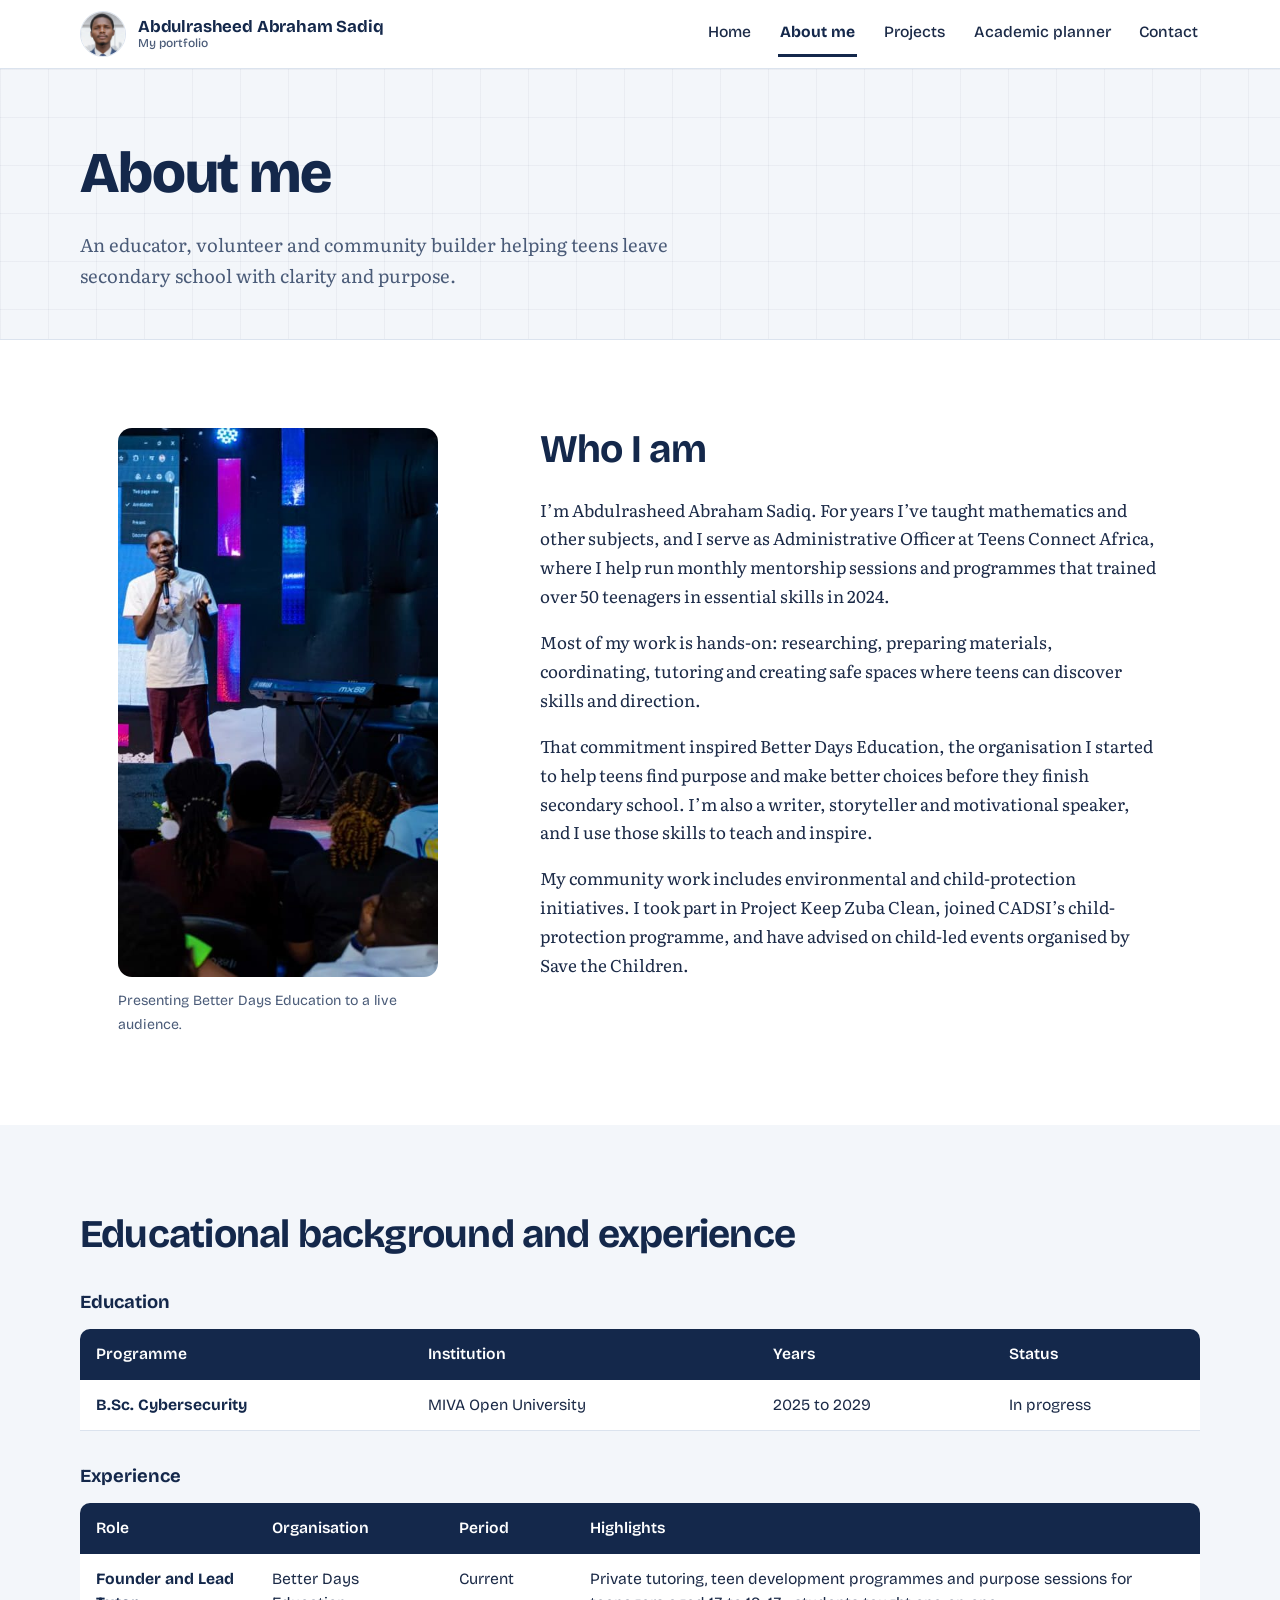
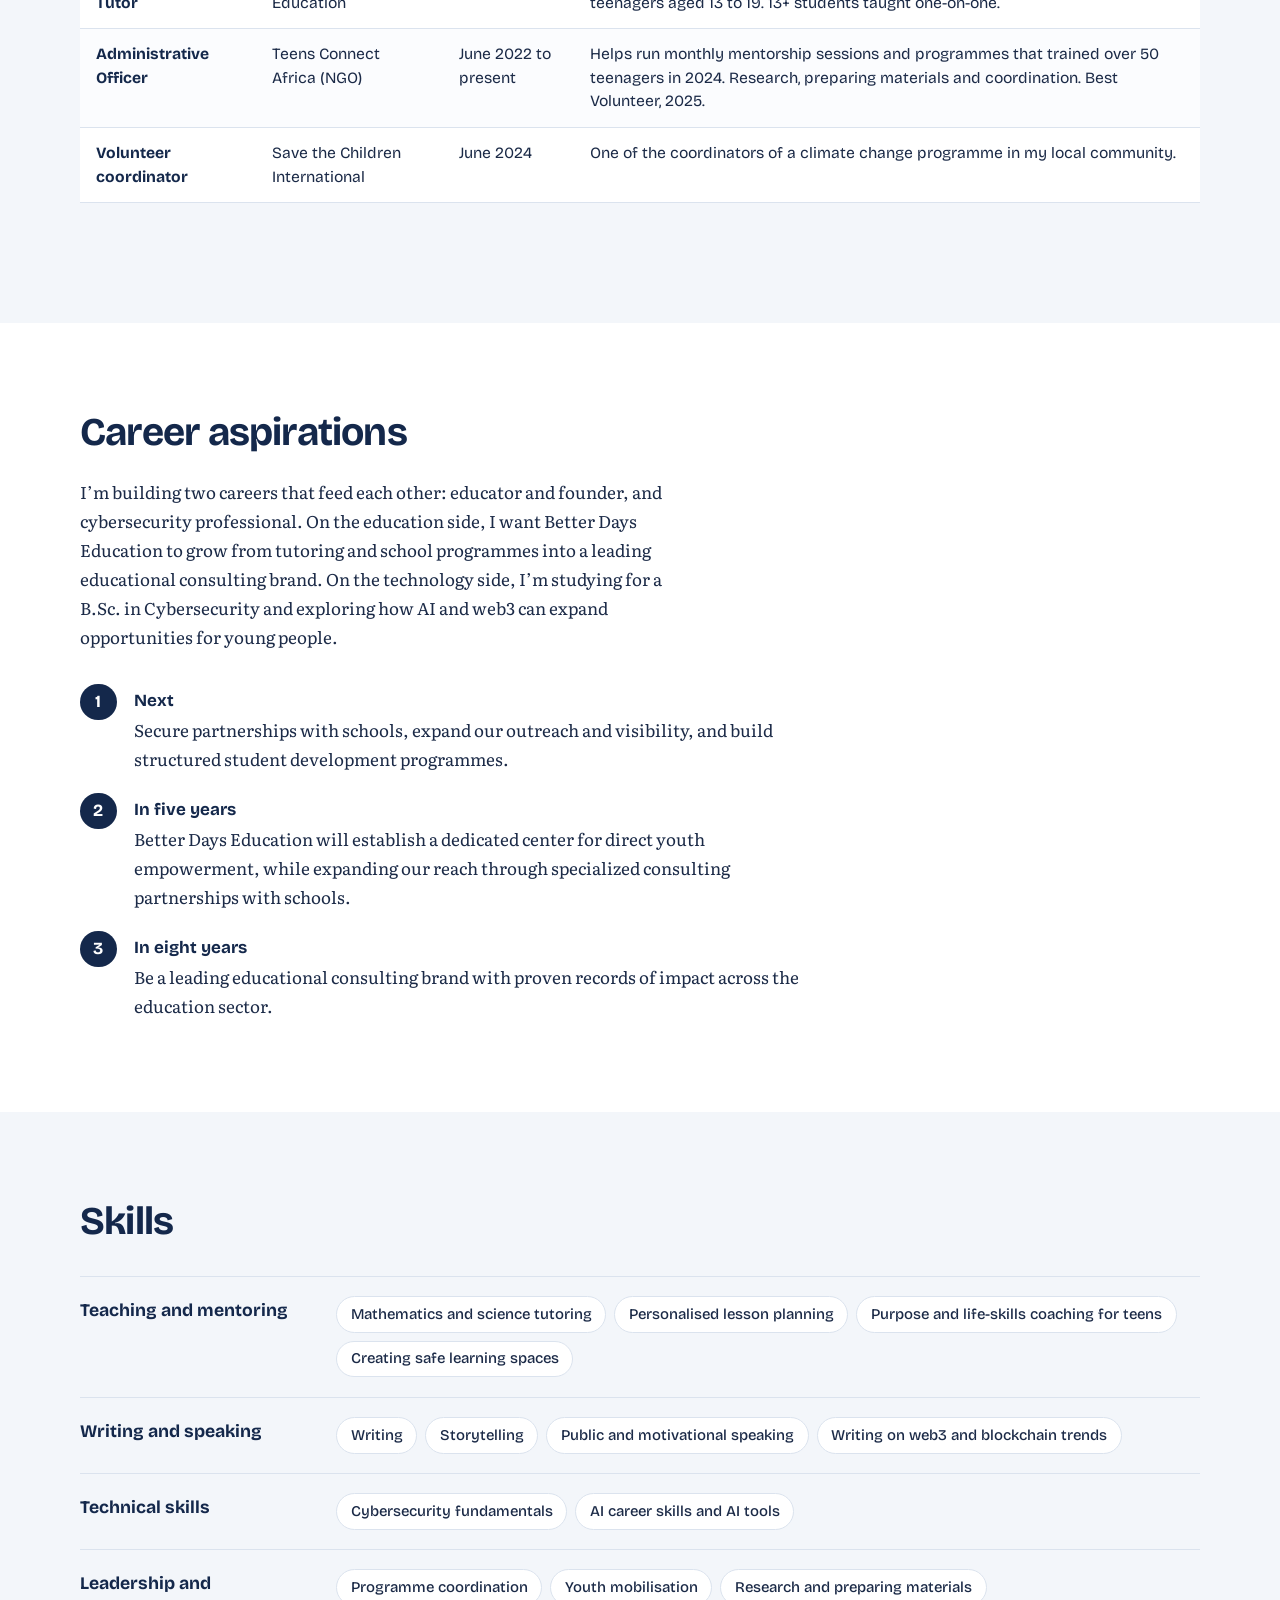
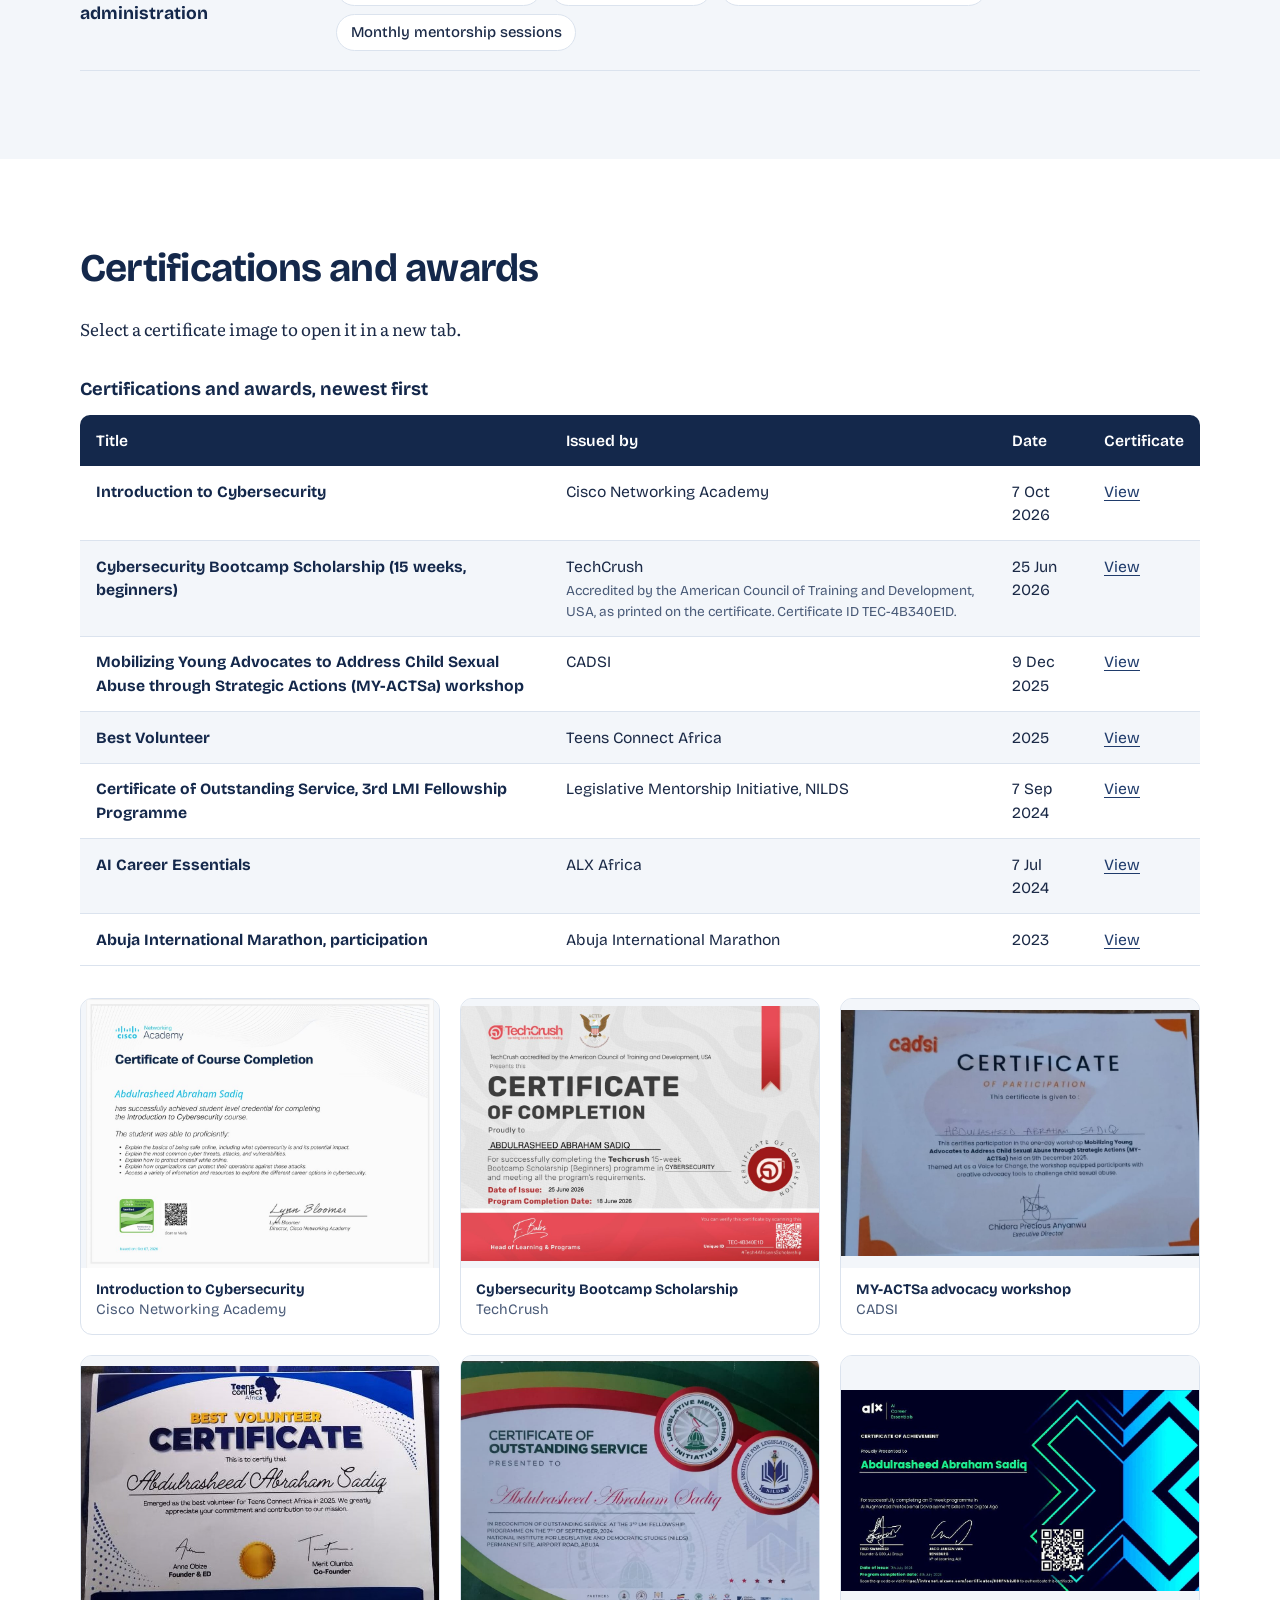
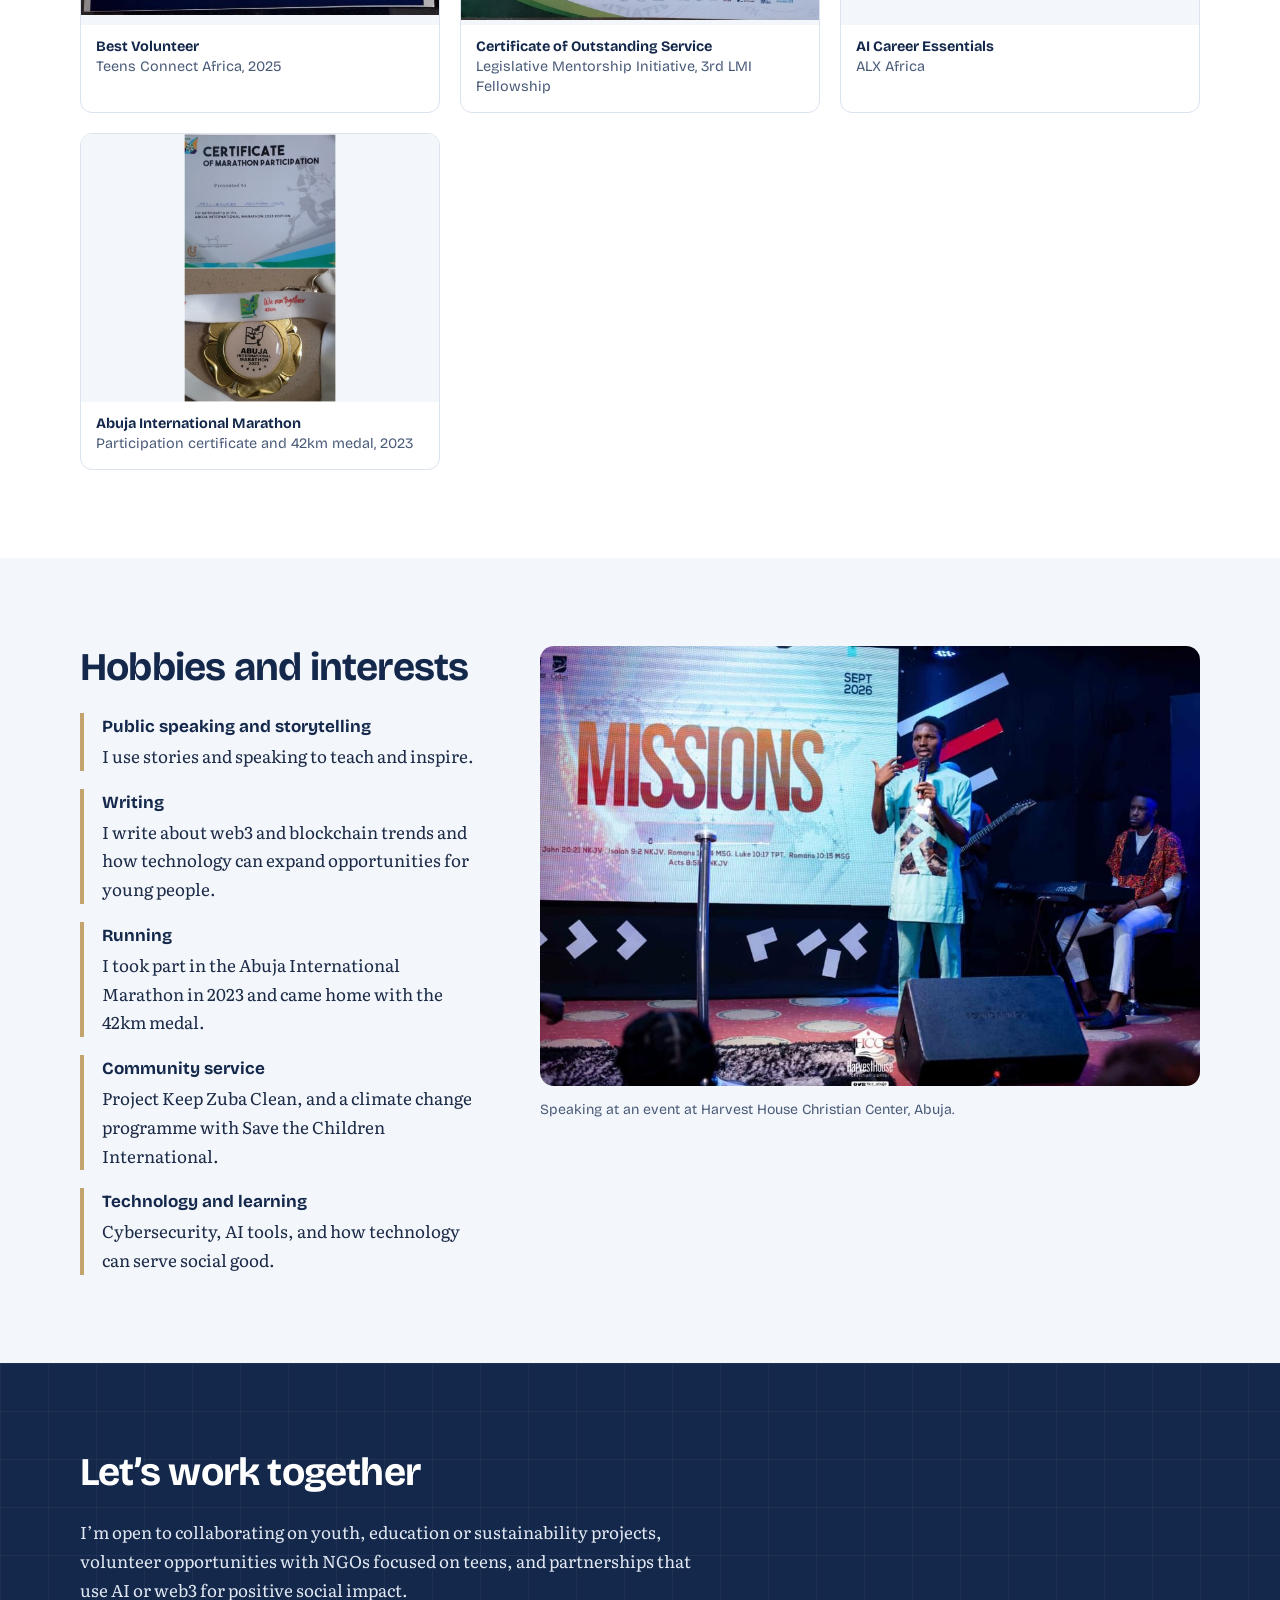
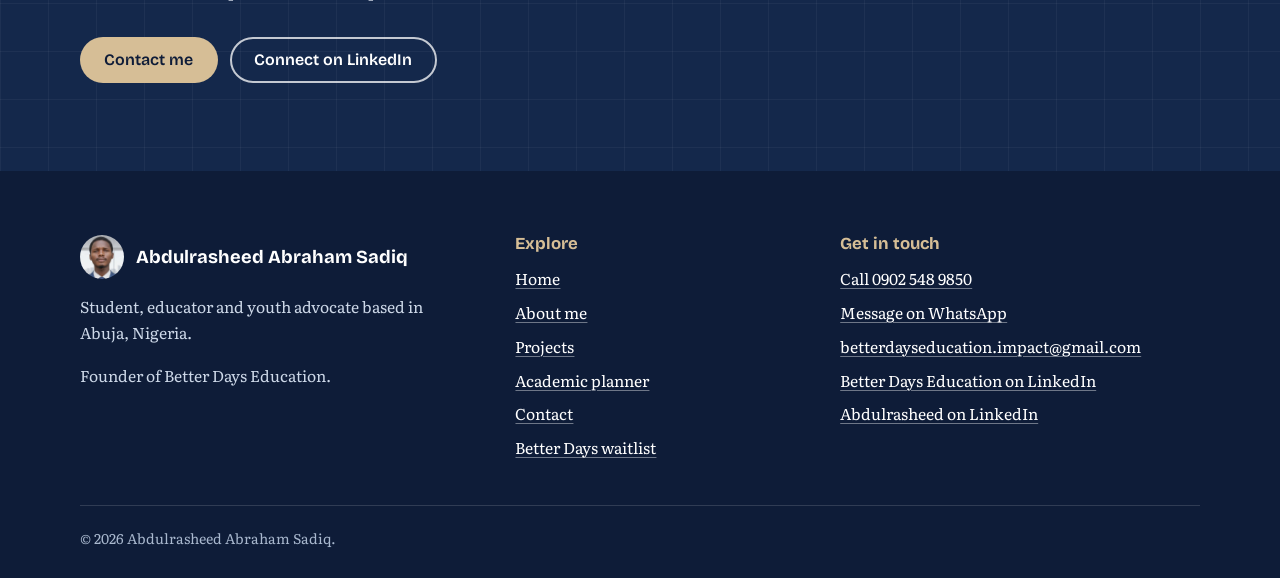
==== commit e73e9e8d: "made some changes to the about, project and index secton" ====
--- a/about.html
+++ b/about.html
@@ -128,7 +128,7 @@
         </div>
         <ol class="plan">
           <li><strong>Next</strong>Secure partnerships with schools, expand our outreach and visibility, and build structured student development programmes.</li>
-          <li><strong>In five years</strong>Open our own building where we serve teenagers directly, while sending teams into schools as consultants.</li>
+          <li><strong>In five years</strong>Better Days Education will establish a dedicated center for direct youth empowerment, while expanding our reach through specialized consulting partnerships with schools.</li>
           <li><strong>In eight years</strong>Be a leading educational consulting brand with proven records of impact across the education sector.</li>
         </ol>
       </div>
